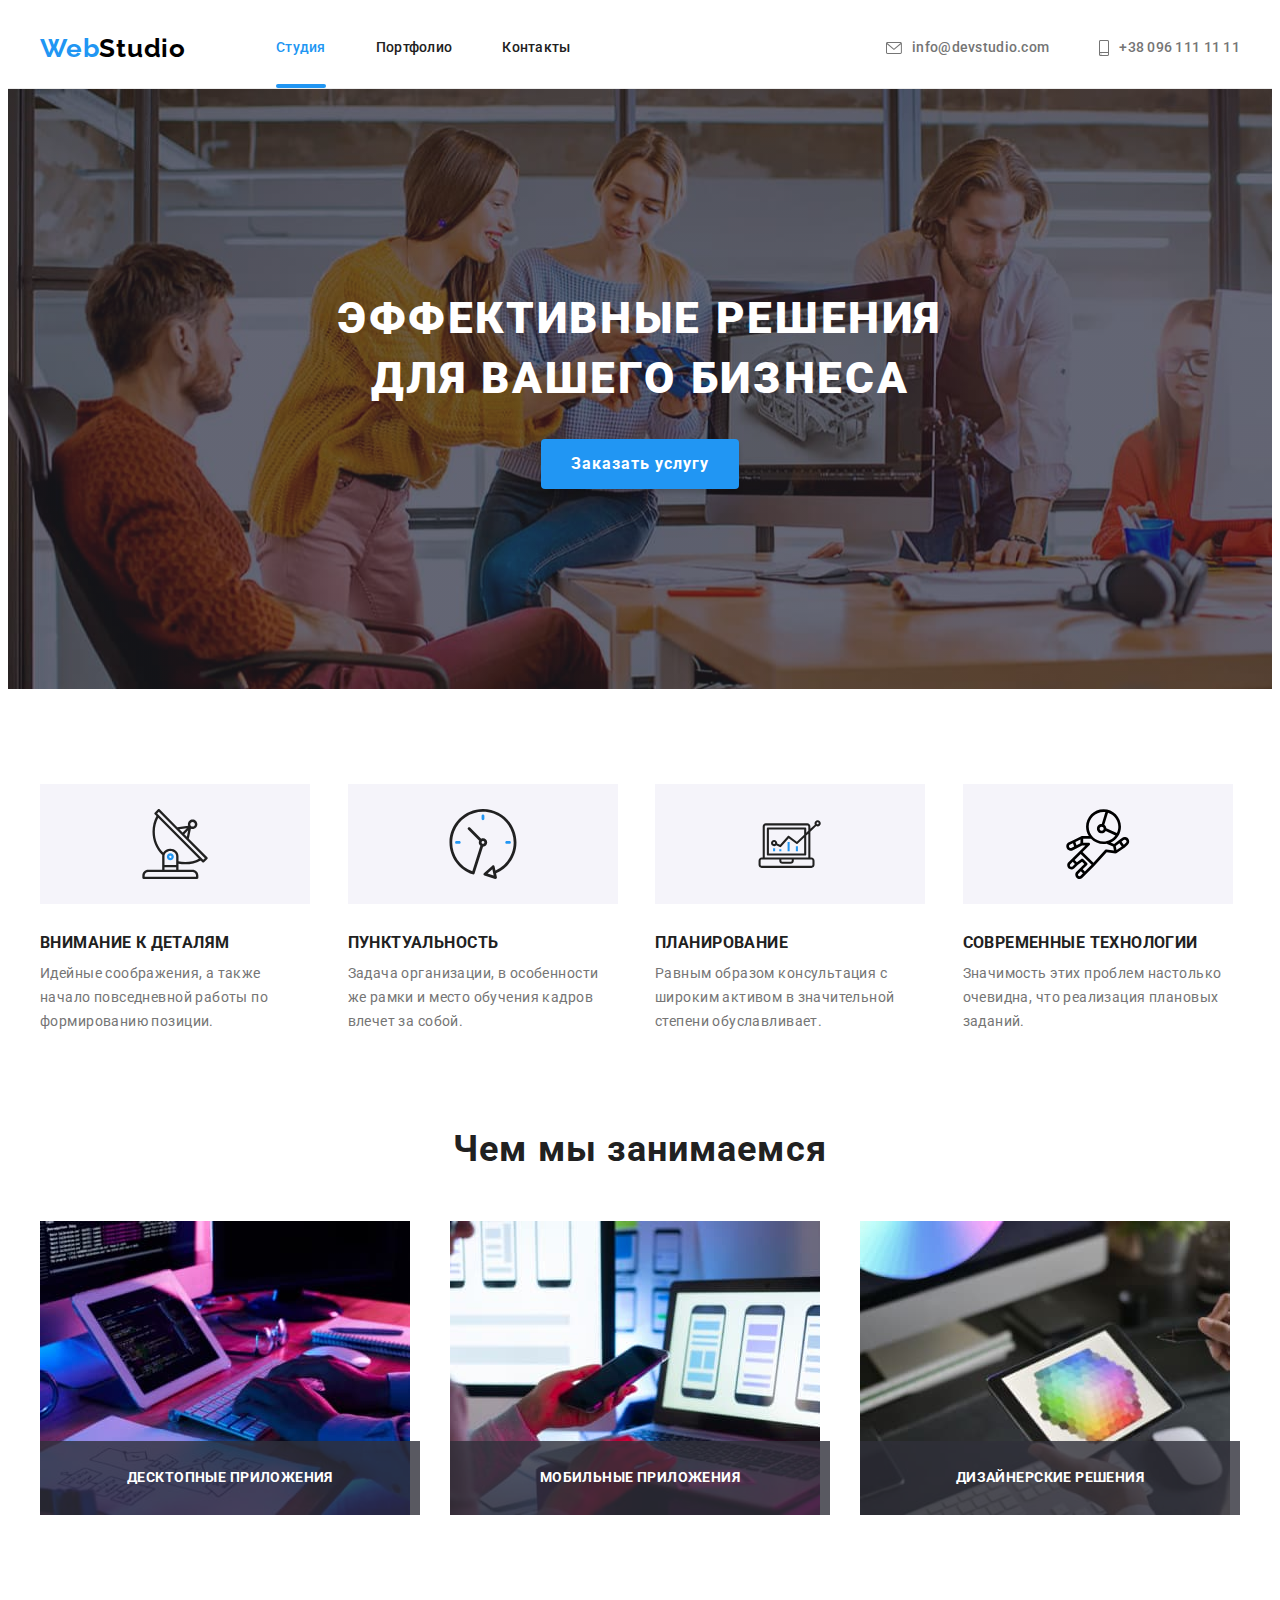
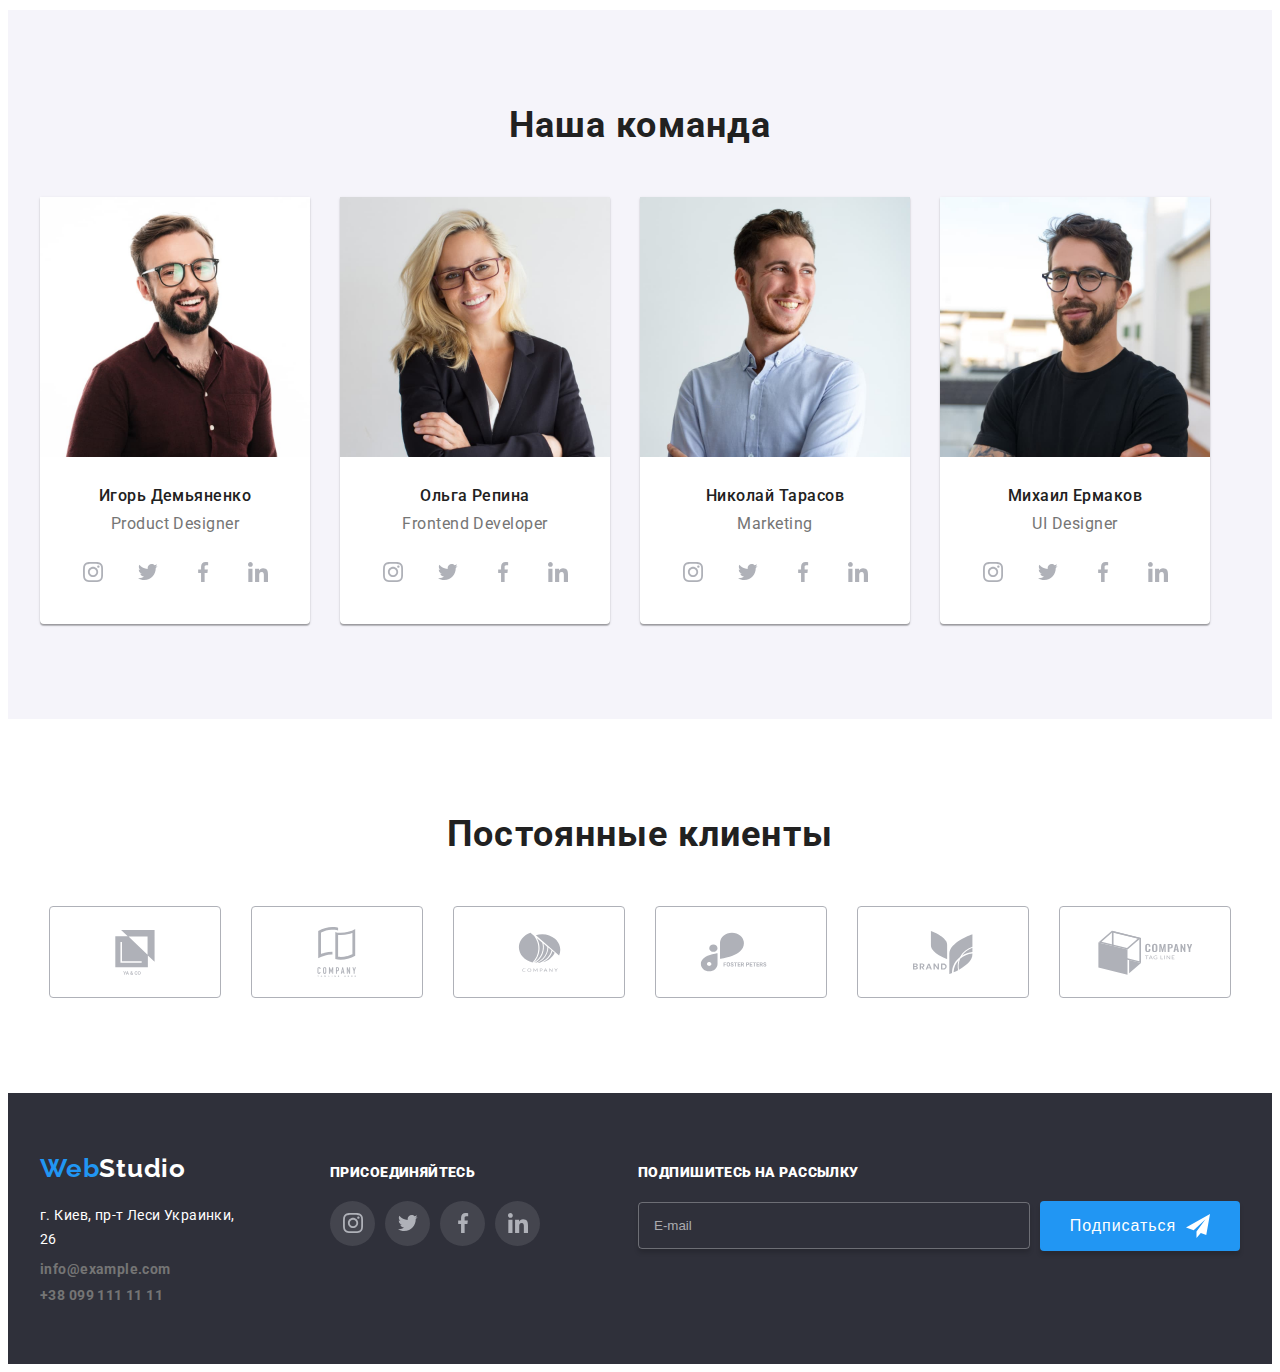
==== index.html @ 3c31e911 "sass + bem" ====
<!DOCTYPE html>
<html lang="ru">
  <head>
    <meta charset="UTF-8" />
    <meta http-equiv="X-UA-Compatible" content="IE=edge" />
    <meta name="viewport" content="width=device-width, initial-scale=1.0" />
    <title>WebStudio</title>
    <link rel="preconnect" href="https://fonts.gstatic.com" />
    <link
      href="https://fonts.googleapis.com/css2?family=Raleway:wght@700&family=Roboto:wght@400;500;700;900&display=swap"
      rel="stylesheet"
    />
    <link
      rel="stylesheet"
      href="https://cdnjs.cloudflare.com/ajax/libs/modern-normalize/1.1.0/modern-normalize.min.css"
      integrity="sha512-wpPYUAdjBVSE4KJnH1VR1HeZfpl1ub8YT/NKx4PuQ5NmX2tKuGu6U/JRp5y+Y8XG2tV+wKQpNHVUX03MfMFn9Q=="
      crossorigin="anonymous"
      referrerpolicy="no-referrer"
    />
    <link rel="stylesheet" href="./css/main.min.css" />
  </head>

  <body>
    <header class="header">
      <div class="container nav">
        <nav class="nav">
          <a class="logo link" lang="en" href="./index.html"
            ><span class="half-logo">Web</span>Studio</a
          >
          <ul class="menu list">
            <li class="menu__item">
              <a class="menu__link menu__link-current link" href="">Студия</a>
            </li>
            <li class="menu__item">
              <a class="menu__link link" href="./portfolio.html">Портфолио</a>
            </li>
            <li class="menu__item">
              <a class="menu__link link" href="">Контакты</a>
            </li>
          </ul>
        </nav>

        <ul class="hookup list">
          <li class="hookup__item">
            <a class="hookup__link link" href="mailto:info@devstudio.com">
              <svg class="hookup__link-icon" width="16" height="12">
                <use href="./images/sprite.svg#icon-envelope"></use></svg
              >info@devstudio.com</a
            >
          </li>
          <li class="hookup__item">
            <a class="hookup__link link" href="tel:+380961111111">
              <svg class="hookup__link-icon" width="10" height="16">
                <use href="./images/sprite.svg#icon-phone"></use></svg
              >+38 096 111 11 11</a
            >
          </li>
        </ul>
      </div>
    </header>
    <main>
      <!-- Hero -->

      <section class="hero">
        <div class="container">
          <h1 class="hero__text">Эффективные решения для вашего бизнеса</h1>
          <button class="hero-button-text" type="button" data-modal-open>Заказать услугу</button>
        </div>
      </section>

      <!-- Specifics  -->

      <section class="specifics section">
        <div class="container">
          <h2 class="preference hidden">Наши преимущества</h2>
          <ul class="preference__list list">
            <li class="preference__item">
              <div class="preference__item-icon">
                <svg width="70" height="70">
                  <use href="./images/sprite.svg#icon-antenna"></use>
                </svg>
              </div>
              <h3 class="preference__title">Внимание к деталям</h3>
              <p class="preference__text">
                Идейные соображения, а также начало повседневной работы по формированию позиции.
              </p>
            </li>
            <li class="preference__item">
              <div class="preference__item-icon">
                <svg width="70" height="70">
                  <use href="./images/sprite.svg#icon-clock"></use>
                </svg>
              </div>
              <h3 class="preference__title">Пунктуальность</h3>
              <p class="preference__text">
                Задача организации, в особенности же рамки и место обучения кадров влечет за собой.
              </p>
            </li>
            <li class="preference__item">
              <div class="preference__item-icon">
                <svg  width="70" height="70">
                  <use href="./images/sprite.svg#icon-diagram"></use>
                </svg>
              </div>
              <h3 class="preference__title">Планирование</h3>
              <p class="preference__text">
                Равным образом консультация с широким активом в значительной степени обуславливает.
              </p>
            </li>
            <li class="preference__item">
              <div class="preference__item-icon">
                <svg width="70" height="70">
                  <use href="./images/sprite.svg#icon-spaceman"></use>
                </svg>
              </div>
              <h3 class="preference__title">Современные технологии</h3>
              <p class="preference__text">
                Значимость этих проблем настолько очевидна, что реализация плановых заданий.
              </p>
            </li>
          </ul>
        </div>
      </section>

      <!-- Work -->

      <section class="work section">
        <div class="container">
          <h2 class="work__title">Чем мы занимаемся</h2>
          <ul class="work__item list">
            <li class="work__item-img">
              <img src="./images/box1.jpg" alt="Компьютер" width="370" height="294" />
              <p class="work__overlay">Десктопные приложения</p>
            </li>
            <li class="work__item-img">
              <img src="./images/box2.jpg" alt="Ноутбук и телефон" width="370" height="294" />
              <p class="work__overlay">Мобильные приложения</p>
            </li>
            <li class="work__item-img">
              <img src="./images/box3.jpg" alt="Планшет" width="370" height="294" />
              <p class="work__overlay">Дизайнерские решения</p>
            </li>
          </ul>
        </div>
      </section>

      <!-- Team -->

      <section class="team section">
        <div class="container">
          <h2 class="team__title">Наша команда</h2>
          <ul class="team__item list">
            <li class="team__list">
              <img
                src="./images/igor.jpg"
                alt="Фото мужчины"
                width="270"
                height="260"
              />
              <div class="person">
                <h3 class="person__name">Игорь Демьяненко</h3>
                <p class="person__position" lang="en">Product Designer</p> 
                <ul class="social__list list">
                  <li class="social__item">
                    <a class="social__link" href="">
                      <svg class="social__link-icon" width="20" height="20">
                        <use href="./images/sprite.svg#icon-instagram"></use>
                      </svg>
                    </a>
                  </li>
                  <li class="social__item">
                    <a class="social__link" href=""
                      ><svg class="social__link-icon" width="20" height="20">
                        <use href="./images/sprite.svg#icon-twitter"></use></svg
                    ></a>
                  </li>
                  <li class="social__item">
                    <a class="social__link" href=""
                      ><svg class="social__link-icon" width="20" height="20">
                        <use href="./images/sprite.svg#icon-facebook"></use></svg
                    ></a>
                  </li>
                  <li class="social__item">
                    <a class="social__link" href=""
                      ><svg class="social__link-icon" width="20" height="20">
                        <use href="./images/sprite.svg#icon-linkedin"></use></svg
                    ></a>
                  </li>
                </ul>
              </div>
            </li>
            <li class="team__list">
              <img
                class="photo"
                src="./images/olga.jpg"
                alt="Фото женщины"
                width="270"
                height="260"
              />
              <div class="person">
                <h3 class="person__name">Ольга Репина</h3>
                <p class="person__position" lang="en">Frontend Developer</p>
                <ul class="social__list list">
                  <li class="social__item">
                    <a class="social__link" href="">
                      <svg class="social__link-icon" width="20" height="20">
                        <use href="./images/sprite.svg#icon-instagram"></use>
                      </svg>
                    </a>
                  </li>
                  <li class="social__item">
                    <a class="social__link" href=""
                      ><svg class="social__link-icon" width="20" height="20">
                        <use href="./images/sprite.svg#icon-twitter"></use></svg
                    ></a>
                  </li>
                  <li class="social__item">
                    <a class="social__link" href=""
                      ><svg class="social__link-icon" width="20" height="20">
                        <use href="./images/sprite.svg#icon-facebook"></use></svg
                    ></a>
                  </li>
                  <li class="social__item">
                    <a class="social__link" href=""
                      ><svg class="social__link-icon" width="20" height="20">
                        <use href="./images/sprite.svg#icon-linkedin"></use></svg
                    ></a>
                  </li>
                </ul>
              </div>
            </li>
            <li class="team__list">
              <img
                class="photo"
                src="./images/nikolay.jpg"
                alt="Фото мужчины"
                width="270"
                height="260"
              />
              <div class="person">
                <h3 class="person__name">Николай Тарасов</h3>
                <p class="person__position" lang="en">Marketing</p>
                <ul class="social__list list">
                  <li class="social__item">
                    <a class="social__link" href="">
                      <svg class="social__link-icon" width="20" height="20">
                        <use href="./images/sprite.svg#icon-instagram"></use>
                      </svg>
                    </a>
                  </li>
                  <li class="social__item">
                    <a class="social__link" href=""
                      ><svg class="social__link-icon" width="20" height="20">
                        <use href="./images/sprite.svg#icon-twitter"></use></svg
                    ></a>
                  </li>
                  <li class="social__item">
                    <a class="social__link" href=""
                      ><svg class="social__link-icon" width="20" height="20">
                        <use href="./images/sprite.svg#icon-facebook"></use></svg
                    ></a>
                  </li>
                  <li class="social__item">
                    <a class="social__link" href=""
                      ><svg class="social__link-icon" width="20" height="20">
                        <use href="./images/sprite.svg#icon-linkedin"></use></svg
                    ></a>
                  </li>
                </ul>
              </div>
            </li>
            <li class="team__list">
              <img
                src="./images/mihail.jpg"
                alt="Фото мужчины"
                width="270"
                height="260"
              />
              <div class="person">
                <h3 class="person__name">Михаил Ермаков</h3>
                <p class="person__position" lang="en">UI Designer</p>
                <ul class="social__list list">
                  <li class="social__item">
                    <a class="social__link" href="">
                      <svg class="social__link-icon" width="20" height="20">
                        <use href="./images/sprite.svg#icon-instagram"></use>
                      </svg>
                    </a>
                  </li>
                  <li class="social__item">
                    <a class="social__link" href="">
                      <svg class="social__link-icon" width="20" height="20">
                        <use href="./images/sprite.svg#icon-twitter"></use></svg
                    ></a>
                  </li>
                  <li class="social__item">
                    <a class="social__link" href="">
                      <svg class="social__link-icon" width="20" height="20">
                        <use href="./images/sprite.svg#icon-facebook"></use></svg
                    ></a>
                  </li>
                  <li class="social__item">
                    <a class="social__link" href="">
                      <svg class="social__link-icon" width="20" height="20">
                        <use href="./images/sprite.svg#icon-linkedin"></use></svg
                    ></a>
                  </li>
                </ul>
              </div>
            </li>
          </ul>
        </div>
      </section>

      <!-- Company-client -->

      <section class="company section">
        <div class="container">
          <h2 class="company__title">Постоянные клиенты</h2>
          <ul class="company__list list">
            <li class="company__item">
              <a class="company__link" href="">
                <svg class="company__link-icon" width="40" height="45">
                  <use href="./images/sprite.svg#icon-company-yaco"></use>
                </svg>
              </a>
            </li>
            <li class="company__item">
              <a class="company__link" href="">
                <svg class="company__link-icon" width="40" height="50">
                  <use href="./images/sprite.svg#icon-company-tagline"></use>
                </svg>
              </a>
            </li>
            <li class="company__item">
              <a class="company__link" href="">
                <svg class="company__link-icon" width="45" height="40">
                  <use href="./images/sprite.svg#icon-company"></use>
                </svg>
              </a>
            </li>
            <li class="company__item">
              <a class="company__link" href="">
                <svg class="company__link-icon" width="85" height="40">
                  <use href="./images/sprite.svg#icon-company-foster"></use>
                </svg>
              </a>
            </li>
            <li class="company__item">
              <a class="company__link" href="">
                <svg class="company__link-icon" width="60" height="45">
                  <use href="./images/sprite.svg#icon-brand"></use>
                </svg>
              </a>
            </li>
            <li class="company__item">
              <a class="company__link" href="">
                <svg class="company__link-icon" width="95" height="45">
                  <use href="./images/sprite.svg#icon-company-tag"></use>
                </svg>
              </a>
            </li>
          </ul>
        </div>
      </section>
    </main>

    <!-- Footer -->

    <footer class="footer">
      <div class="container general">
        <div class="footer-container">
          <a class="logo footer-logo link" lang="en" href="./index.html"
            ><span class="half-logo">Web</span>Studio</a
          >
          <address class="address">
            <ul class="contacts list">
              <li class="contacts-item">
                <a
                  class="connect link"
                  href="https://goo.gl/maps/mreH3rbR9d4Kw75F6"
                  target="_blank"
                  rel="noopener noreferrer"
                  >г. Киев, пр-т Леси Украинки, 26</a
                >
              </li>
              <li class="contacts-item">
                <a class="hookup-footer link" href="mailto:info@example.com">info@example.com</a>
              </li>
              <li class="contacts-item">
                <a class="hookup-footer link" href="tel:+380991111111">+38 099 111 11 11</a>
              </li>
            </ul>
          </address>
        </div>
        <div class="footer-container">
          <h2 class="footer-title"><strong>присоединяйтесь</strong></h2>
          <ul class="social__list list">
            <li class="social__item">
              <a class="social__link footer__link" href=""
                ><svg class="footer__link-icon" width="20" height="20">
                  <use href="./images/sprite.svg#icon-instagram"></use></svg
              ></a>
            </li>
            <li class="social__item">
              <a class="social__link footer__link" href=""><svg class="footer__link-icon" width="20" height="20">
                  <use href="./images/sprite.svg#icon-twitter"></use></svg
              ></a>
            </li>
            <li class="social__item">
              <a class="social__link footer__link" href=""><svg class="footer__link-icon" width="20" height="20">
                  <use href="./images/sprite.svg#icon-facebook"></use></svg
              ></a>
            </li>
            <li class="social__item">
              <a class="social__link footer__link" href=""><svg class="footer__link-icon" width="20" height="20">
                  <use href="./images/sprite.svg#icon-linkedin"></use></svg
              ></a>
            </li>
          </ul>
        </div>

        <!-- /* Subscription form */ -->

          <div class="subscription">
          <b class="subscription-footer">Подпишитесь на рассылку</b>
          <form>
            <div class="container-subscription">
            <input class="subscription-email" type="email" name="email" placeholder="E-mail" required>
            <button class="subscription-btn" type="submit">Подписаться
              <svg class="subscription-icon" width="24" height="24">
                <use href="./images/sprite.svg#icon-send"></use>
              </svg>
            </button>
          </div>
          </form>
        </div>

      </div>
    </footer>

    <!-- Backdrop -->
    <div class="backdrop is-hidden" data-modal>
      <div class="modal">
        <button class="modal-btn" type="button" data-modal-close>
          <svg width="11" height="11">
            <use href="./images/sprite.svg#icon-vector"></use>
          </svg>
        </button>

        <form class="modal-form">
           <b class="modal-form-head">Оставьте свои данные, мы вам перезвоним</b>
          <label class="modal-form-field">Имя
            <span class="modal-input-wrapper">
          <input class="modal-form-input" type="text" name="user-name"  minlength="2" pattern="[a-zA-Zа-яёА-ЯЁ]+" title="Використовуйте лише букви /Use just letter" required>
          <svg class="modal-icon" width="18" height="18">
            <use href="./images/sprite.svg#icon-person-black"></use>
          </svg></span>
        </label>

          <label class="modal-form-field">Телефон
            <span class="modal-input-wrapper">
          <input class="modal-form-input"  type="tel" name="user-phone" pattern="[0-9]{3}-[0-9]{3}-[0-9]{2}-[0-9]{2}" title="093-111-11-11" required>
          <svg class="modal-icon" width="18" height="18">
            <use href="./images/sprite.svg#icon-phone-black"></use>
          </svg></span>
        </label>

          <label class="modal-form-field">Почта
            <span class="modal-input-wrapper">
          <input class="modal-form-input"  type="email" name="user-email" required>
          <svg class="modal-icon" width="18" height="18">
            <use href="./images/sprite.svg#icon-email-black"></use>
          </svg></span>
        </label>

          <label  class="modal-form-field">Комментарий
            <textarea class="modal-form-message" name="user-comment" placeholder="Введите текст" ></textarea>
          </label>

            <input class="modal-form-checkbox-input hidden" type="checkbox" name="user-check" id="policy">
            
            <label for="policy" class="modal-form-checkbox">Соглашаюсь с рассылкой и принимаю &nbsp; 
            <a class="modal-form-contract" href="">Условия договора</a>
            </label>

          <button class="modal-form-btn" type="submit">Отправить</button>

        </form>
      </div>
    </div>

    <script src="./js/modal.js"></script>
  </body>
</html>
---- css/main.min.css ----
:root{--accent-color: #2196f3;--secondary-color: #212121;--title-color: #ffffff;--hero-color: #2f303a;--text-color: #757575;--team-section-color: #f5f4fa;--half-logo-color: #000000;--border-color: #eeeeee;--line-color: #ececec;--icon-color: #afb1b8;--hover-btn: #188ce8}.hidden{position:absolute;width:1px;height:1px;margin:-1px;padding:0;overflow:hidden;border:0;clip:rect(0 0 0 0)}body{font-family:"Roboto", sans-serif;font-style:normal;font-weight:700;font-size:14px;line-height:1.14;letter-spacing:0.03em}h1,h2,h3,h4,h5,h6,p{margin-top:0;margin-bottom:0}ul,ol{margin-top:0;margin-bottom:0;padding-left:0}img{display:block}.link{text-decoration:none}.list{list-style:none}.section{padding-top:95px;padding-bottom:95px}.container{width:1200px;margin:0 auto;padding-left:15px;padding-right:15px}.work__title,.team__title,.company__title{font-size:36px;line-height:1.16;letter-spacing:.03em;margin-bottom:50px;text-align:center;color:var(--secondary-color)}.logo,.half-logo{font-size:26px;line-height:1.19;letter-spacing:.03em;font-family:"Raleway", sans-serif;color:var(--half-logo-color)}.logo{margin-right:90px}.half-logo{color:var(--accent-color)}.footer-logo{margin-right:0;color:var(--title-color)}.social__list{display:flex;justify-content:center}.social__link{transition-property:background-color, fill;transition-duration:250ms;transition-timing-function:cubic-bezier(0.4, 0, 0.2, 1);display:flex;height:45px;width:45px;justify-content:center;align-items:center;border-radius:50%;background-color:var(--title-color);fill:var(--icon-color)}.social__link:hover,.social__link:focus{background-color:var(--accent-color);fill:var(--title-color)}.social__item:not(:last-child){margin-right:10px}.footer__link{background-color:rgba(255,255,255,0.1)}.footer__link:hover,.footer__link:focus{background-color:var(--accent-color);fill:var(--title-color)}.footer__icon{fill:var(--title-color)}.header{background-color:var(--title-color);border-bottom:1px solid var(--line-color)}.nav{display:flex;align-items:center}.menu{display:flex;align-items:center}.menu__item{position:relative}.menu__item:not(:last-child){margin-right:50px}.hookup{display:flex;align-items:center;margin-left:auto}.hookup__item:not(:first-child){margin-left:50px}.menu__link,.hookup__link{transition-property:color, fill;transition-duration:250ms;transition-timing-function:cubic-bezier(0.4, 0, 0.2, 1);display:flex;padding-top:32px;padding-bottom:32px;align-items:center;font-size:14px;line-height:1.14;letter-spacing:.02em;font-weight:500;color:var(--secondary-color)}.hookup__link{font-style:normal;color:var(--text-color);fill:var(--text-color)}.hookup__link:hover,.hookup__link:focus{color:var(--accent-color);fill:var(--accent-color)}.menu__link:hover,.menu__link:focus{color:var(--accent-color);fill:var(--accent-color)}.hookup__link-icon{display:flex;font-style:inherit;margin-right:10px}.menu__link-current{color:var(--accent-color)}.menu__link-current::after{content:" ";position:absolute;left:0;bottom:0;display:block;width:100%;height:4px;border-radius:2px;background-color:var(--accent-color)}.hero{padding-top:200px;padding-bottom:200px;text-align:center;background-size:cover;background-position:0 0;background-repeat:no-repeat;background-color:var(--hero-color);background-image:linear-gradient(rgba(47,48,58,0.4), rgba(47,48,58,0.4)),url("../images/img-background.jpg")}.hero .container{width:700px}.hero__text{margin-bottom:30px;font-size:44px;line-height:1.36;letter-spacing:.06em;font-weight:900;text-transform:uppercase;color:var(--title-color)}.hero-button-text{align-items:center;text-align:center;padding:10px 30px;border:none;background:transparent;font-family:inherit;cursor:pointer;font-size:16px;line-height:1.87;letter-spacing:.06em;font-weight:700;box-shadow:0px 4px 4px rgba(0,0,0,0.15);border-radius:4px;color:var(--title-color);background:var(--accent-color)}.hero-button-text:hover{background:var(--hover-btn)}.preference__item-icon{display:flex;width:270px;height:120px;margin-bottom:30px;justify-content:center;align-items:center;background:var(--team-section-color)}.specifics{padding-bottom:0}.preference__list{display:flex;margin-left:-30px}.preference__item{margin-left:30px;flex-basis:calc((100% - 4 * 30px) / 4)}.preference__title{text-transform:uppercase;color:var(--secondary-color)}.preference__text{margin-top:10px;width:270px;font-weight:400;line-height:1.71;color:var(--text-color)}.work__item{display:flex;margin-left:-30px}.work__item-img{position:relative;display:flex;margin-left:30px;flex-basis:calc((100% - 3 * 30px) / 3)}.work__overlay{position:absolute;left:0;bottom:0;display:flex;justify-content:center;align-items:center;width:100%;height:25%;text-transform:uppercase;color:var(--title-color);background-color:rgba(47,48,58,0.8)}.team{background:var(--team-section-color)}.team__item{display:flex;margin-left:-30px}.team__list{margin-left:30px;max-width:270px;flex-basis:calc((100% - 4 * 30px) / 4);background:var(--title-color);box-shadow:0px 1px 3px rgba(0,0,0,0.12),0px 1px 1px rgba(0,0,0,0.14),0px 2px 1px rgba(0,0,0,0.2);border-radius:0px 0px 4px 4px}.person{padding:30px 30px}.person__name{margin-bottom:10px}.person__name,.person__position{text-align:center;font-weight:500;font-size:16px;line-height:1.18;letter-spacing:.03em;color:var(--secondary-color)}.person__position{margin-bottom:15px;font-weight:400;color:var(--text-color)}.company__list{display:flex;justify-content:center;align-items:center}.company__link{transition-property:fill, border;transition-duration:250ms;transition-timing-function:cubic-bezier(0.4, 0, 0.2, 1);display:flex;justify-content:center;align-items:center;width:170px;height:90px;cursor:pointer;border-radius:4px;fill:var(--icon-color);border:1px solid var(--icon-color)}.company__link:hover,.company__link:focus{fill:var(--accent-color);border:1px solid var(--accent-color)}.company__item:not(:last-child){margin-right:30px}.footer{padding-top:60px;padding-bottom:60px;background:var(--hero-color)}.footer-container:not(:first-child){margin-left:75px}.general{display:flex;align-items:baseline}.footer-title{margin-bottom:20px;font-size:14px;text-transform:uppercase;color:var(--title-color)}.connect{transition-property:var(--hero-color);transition-duration:250ms;transition-timing-function:cubic-bezier(0.4, 0, 0.2, 1);font-size:14px;line-height:1.71;letter-spacing:.03em;font-style:normal;font-weight:400;color:var(--title-color)}.connect:hover,.connect:focus{color:var(--accent-color)}.address{margin-top:20px;font-style:inherit}.contacts-item:not(:first-child){margin-top:10px}.hookup-footer{transition-property:var(--hero-color);transition-duration:250ms;transition-timing-function:cubic-bezier(0.4, 0, 0.2, 1);font-style:normal;color:var(--text-color)}.hookup-footer:hover,.hookup-footer:focus{color:var(--accent-color)}.subscription{margin-left:98px}.subscription-footer{display:block;margin-bottom:20px;text-transform:uppercase;color:var(--title-color)}.container-subscription{display:flex;justify-content:center;align-items:center}.subscription-email{width:360px;padding:15px;margin-right:10px;background-color:transparent;border:1px solid rgba(255,255,255,0.3);border-radius:4px;box-shadow:0px 4px 4px rgba(0,0,0,0.15);color:var(--title-color)}.subscription-email::placeholder{color:rgba(255,255,255,0.6)}.subscription-btn{display:flex;justify-content:center;align-items:center;border:none;cursor:pointer;text-align:center;padding:10px 25px;font-size:16px;line-height:1.87;letter-spacing:.06em;width:200px;height:50px;color:var(--title-color);background-color:var(--accent-color);box-shadow:0px 4px 4px rgba(0,0,0,0.15);border-radius:4px}.subscription-icon{margin-left:10px}.filter-item{display:flex;justify-content:center;margin-bottom:50px}.filter-item :not(:last-child){margin-right:10px}.filter-list{justify-content:center}.filter-btn.current{background-color:var(--accent-color);color:var(--title-color)}.filter-btn{transition-property:color, background-color, box-shadow;transition-duration:250ms;transition-timing-function:cubic-bezier(0.4, 0, 0.2, 1);padding:6px 22px;background:var(--team-section-color);border-radius:4px;border:none;font-family:inherit;font-size:16px;line-height:1.62;letter-spacing:.03em;text-align:left;font-weight:500;cursor:pointer;color:var(--secondary-color)}.filter-btn:hover,.filter-btn:focus{color:var(--title-color);background-color:var(--accent-color);box-shadow:0 4px 4px 0px rgba(0,0,0,0.25)}.client{margin-top:-30px;margin-left:-30px;display:flex;flex-wrap:wrap}.client-list{display:flex;margin-top:-30px;margin-left:-30px}.client-name{padding:20px 24px;border-right:1px solid var(--border-color);border-bottom:1px solid var(--border-color);border-left:1px solid var(--border-color)}.client-item{transition-property:transform, transform;transition-duration:250ms;transition-timing-function:cubic-bezier(0.4, 0, 0.2, 1);flex-basis:calc((100% - 3 * 30px) / 3);margin-top:30px;margin-left:30px}.client-item:hover,.client-item:hover .client-overlay{transform:translateY(0%);box-shadow:0 4px 4px 0px rgba(0,0,0,0.25)}.client-title{font-size:18px;line-height:2;letter-spacing:.06em;margin-bottom:4px;color:var(--secondary-color)}.client-text{font-size:16px;line-height:1.87;letter-spacing:.03em;font-weight:400;color:var(--text-color)}.client-link{transition-property:box-shadow;transition-duration:250ms;transition-timing-function:cubic-bezier(0.4, 0, 0.2, 1);display:block}.client-link:hover,.client-link:focus,.client-link:hover .client-overlay,.client-link:focus .client-overlay{transform:translateY(0%);box-shadow:0 4px 4px 0px rgba(0,0,0,0.25)}.client-overlay-wrapper{position:relative;overflow:hidden}.client-overlay{transition-property:transform, box-shadow;transition-duration:250ms;transition-timing-function:cubic-bezier(0.4, 0, 0.2, 1);transform:translateY(100%);position:absolute;top:0;left:0;width:100%;height:100%;overflow:auto;font-size:18px;line-height:1.56;letter-spacing:.03em;padding:60px 25px;font-weight:400;background-color:rgba(33,150,243,0.9);color:var(--title-color)}.backdrop{transition-property:opacity, visibility, pointer-events;transition-duration:250ms;transition-timing-function:cubic-bezier(0.4, 0, 0.2, 1);position:fixed;top:0;left:0;width:100vw;height:100vh;background-color:rgba(0,0,0,0.2)}.backdrop.is-hidden .modal{transform:translate(-50%, -50%) scale(0.3)}.modal{position:absolute;transform:translate(-50%, -50%) scale(1);transition-duration:250ms;transition-timing-function:cubic-bezier(0.4, 0, 0.2, 1);top:50%;left:50%;width:530px;height:580px;padding:40px;background-color:var(--title-color);box-shadow:0px 1px 3px rgba(0,0,0,0.12),0px 1px 1px rgba(0,0,0,0.14),0px 2px 1px rgba(0,0,0,0.2);border-radius:4px}.modal-btn{position:absolute;cursor:pointer;padding:7px;top:8px;right:8px;width:30px;height:30px;border-radius:50%;background-color:var(--title-color);border:1px solid rgba(0,0,0,0.1);transition:fill 250ms cubic-bezier(0.4, 0, 0.2, 1)}.modal-btn:hover,.modal-btn:focus{fill:var(--accent-color)}.is-hidden{opacity:0;visibility:hidden;pointer-events:none}.modal-form{display:flex;flex-direction:column}.modal-form-head{font-size:20px;line-height:1.15;letter-spacing:.03em;text-align:center;margin-bottom:10px}.modal-form-field{font-size:12px;line-height:1.16;letter-spacing:.01em;cursor:pointer;font-weight:400;margin-bottom:10px;color:var(--text-color)}.modal-input-wrapper{position:relative;display:block;margin-top:5px}.modal-form-input{cursor:pointer;padding:10px 10px 10px 40px;width:100%;height:40px;border-radius:4px;border:1px solid rgba(33,33,33,0.2);transition-property:fill, border;transition-duration:250ms;transition-timing-function:cubic-bezier(0.4, 0, 0.2, 1)}.modal-form-input:focus{outline:none;border-radius:4px;border:1px solid var(--accent-color)}.modal-icon{position:absolute;top:50%;left:10px;transform:translateY(-50%);transition:fill 250ms cubic-bezier(0.4, 0, 0.2, 1)}.modal-form-input:focus+.modal-icon{fill:var(--accent-color)}.modal-form-message{width:100%;height:120px;resize:none;padding:10px 15px;margin-top:5px;margin-bottom:10px;border-radius:4px;border:1px solid rgba(33,33,33,0.2);transition:border 250ms cubic-bezier(0.4, 0, 0.2, 1)}.modal-form-message::placeholder{color:rgba(117,117,117,0.5)}.modal-form-message:focus{outline:none;border-radius:4px;border:1px solid var(--accent-color)}.modal-form-checkbox{display:flex;justify-content:center;align-items:center;font-weight:400;line-height:1.71px;margin-bottom:30px;color:var(--text-color)}.modal-form-checkbox::before{content:"";margin-right:10px;display:block;height:16px;width:17px;border:2px solid var(--secondary-color);cursor:pointer}.modal-form-checkbox-input:checked+.modal-form-checkbox::before{background-image:url("../images/icon-check.svg");border:transparent;outline:none}.modal-form-checkbox-input:focus+.modal-form-checkbox::before{outline:2px solid var(--secondary-color)}.modal-form-contract{font-weight:400;line-height:1.71;text-decoration-line:underline;color:var(--accent-color)}.modal-form-btn{font-size:16px;line-height:1.87;letter-spacing:.06em;border:none;padding:10px 55px;align-self:center;color:var(--title-color);background:var(--accent-color);box-shadow:0px 4px 4px rgba(0,0,0,0.15);border-radius:4px;transition:background 250ms cubic-bezier(0.4, 0, 0.2, 1)}.modal-form-btn:hover,.modal-form-btn:focus{background:var(--hover-btn);box-shadow:0px 4px 4px rgba(0,0,0,0.15)}
/*# sourceMappingURL=main.min.css.map */
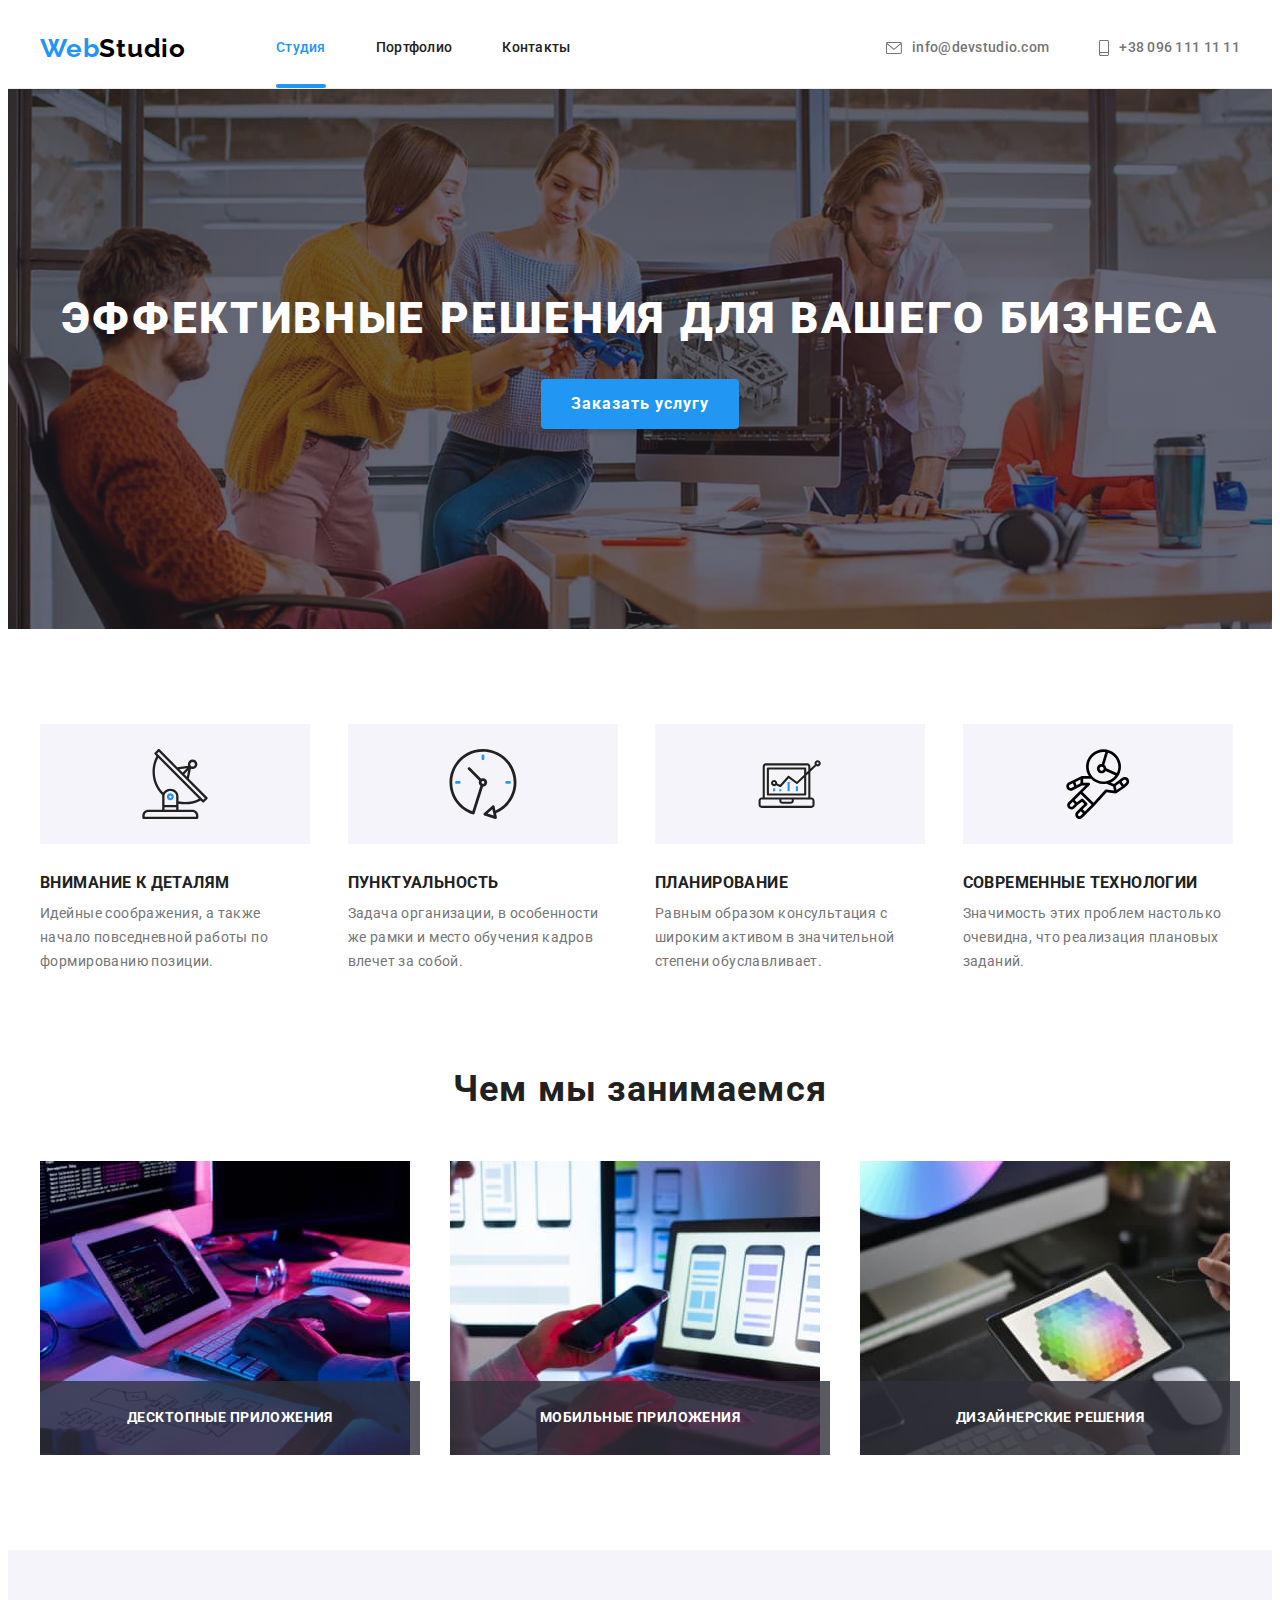
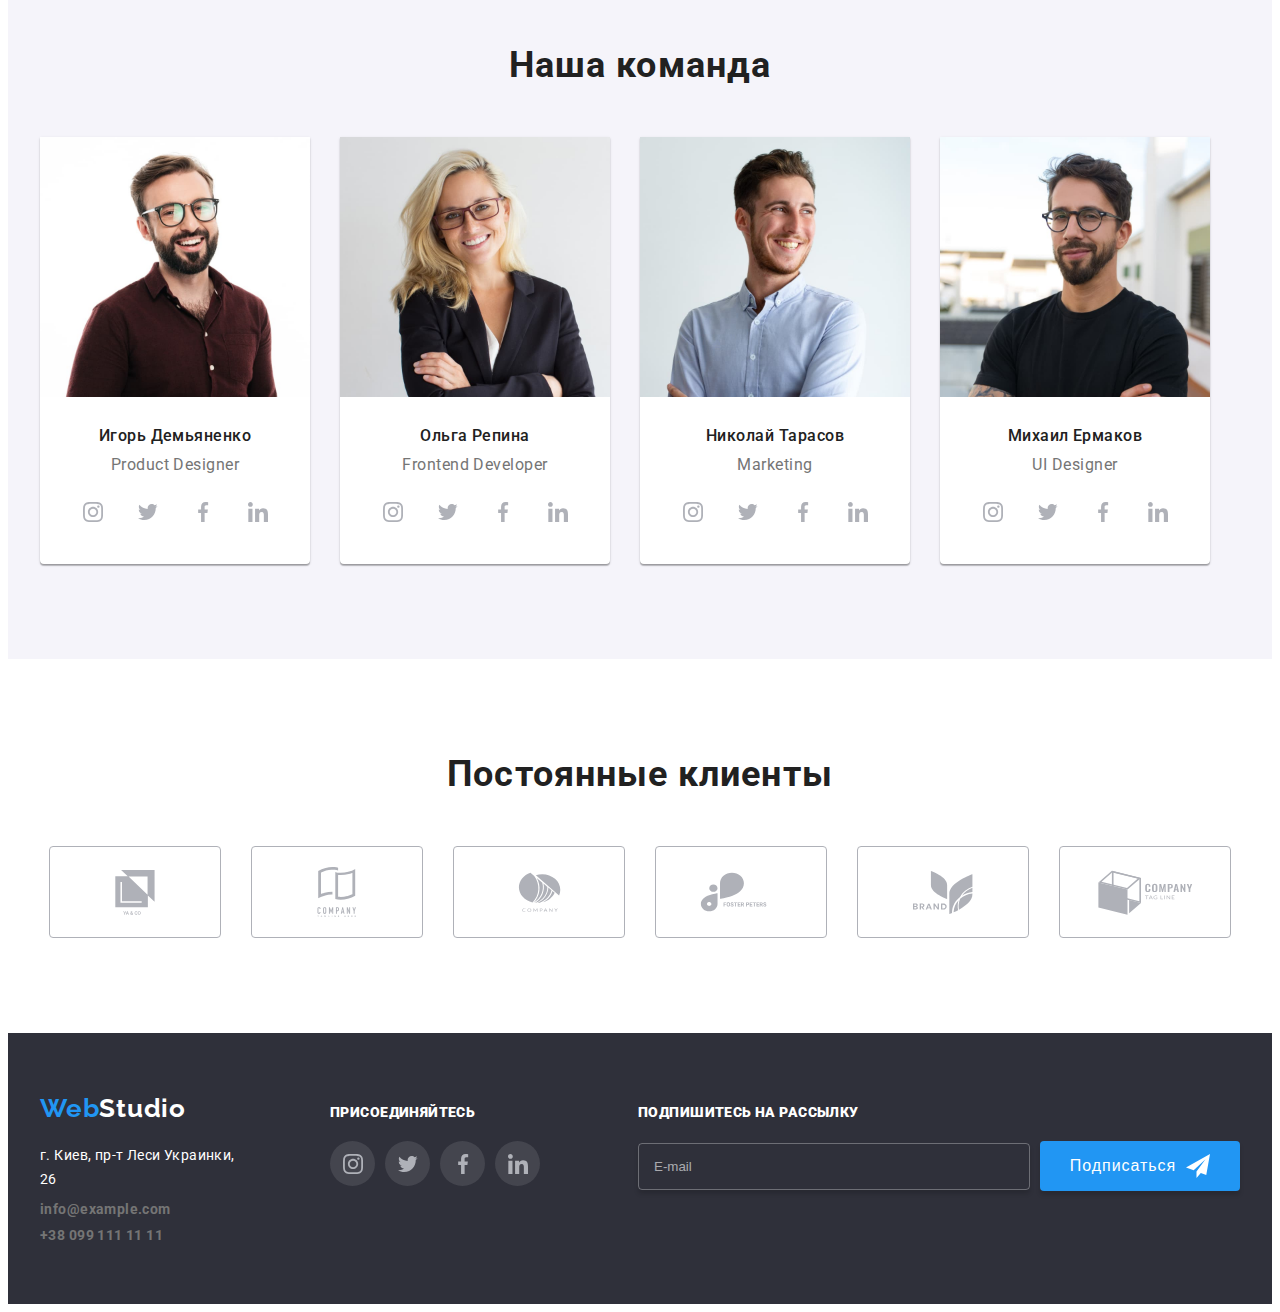
==== commit e3c94a70: "finish sass" ====
--- a/index.html
+++ b/index.html
@@ -62,7 +62,7 @@
       <!-- Hero -->
 
       <section class="hero">
-        <div class="container">
+        <div class="hero-container">
           <h1 class="hero__text">Эффективные решения для вашего бизнеса</h1>
           <button class="hero-button-text" type="button" data-modal-open>Заказать услугу</button>
         </div>
--- a/css/main.min.css
+++ b/css/main.min.css
@@ -1,2 +1,2 @@
-:root{--accent-color: #2196f3;--secondary-color: #212121;--title-color: #ffffff;--hero-color: #2f303a;--text-color: #757575;--team-section-color: #f5f4fa;--half-logo-color: #000000;--border-color: #eeeeee;--line-color: #ececec;--icon-color: #afb1b8;--hover-btn: #188ce8}.hidden{position:absolute;width:1px;height:1px;margin:-1px;padding:0;overflow:hidden;border:0;clip:rect(0 0 0 0)}body{font-family:"Roboto", sans-serif;font-style:normal;font-weight:700;font-size:14px;line-height:1.14;letter-spacing:0.03em}h1,h2,h3,h4,h5,h6,p{margin-top:0;margin-bottom:0}ul,ol{margin-top:0;margin-bottom:0;padding-left:0}img{display:block}.link{text-decoration:none}.list{list-style:none}.section{padding-top:95px;padding-bottom:95px}.container{width:1200px;margin:0 auto;padding-left:15px;padding-right:15px}.work__title,.team__title,.company__title{font-size:36px;line-height:1.16;letter-spacing:.03em;margin-bottom:50px;text-align:center;color:var(--secondary-color)}.logo,.half-logo{font-size:26px;line-height:1.19;letter-spacing:.03em;font-family:"Raleway", sans-serif;color:var(--half-logo-color)}.logo{margin-right:90px}.half-logo{color:var(--accent-color)}.footer-logo{margin-right:0;color:var(--title-color)}.social__list{display:flex;justify-content:center}.social__link{transition-property:background-color, fill;transition-duration:250ms;transition-timing-function:cubic-bezier(0.4, 0, 0.2, 1);display:flex;height:45px;width:45px;justify-content:center;align-items:center;border-radius:50%;background-color:var(--title-color);fill:var(--icon-color)}.social__link:hover,.social__link:focus{background-color:var(--accent-color);fill:var(--title-color)}.social__item:not(:last-child){margin-right:10px}.footer__link{background-color:rgba(255,255,255,0.1)}.footer__link:hover,.footer__link:focus{background-color:var(--accent-color);fill:var(--title-color)}.footer__icon{fill:var(--title-color)}.header{background-color:var(--title-color);border-bottom:1px solid var(--line-color)}.nav{display:flex;align-items:center}.menu{display:flex;align-items:center}.menu__item{position:relative}.menu__item:not(:last-child){margin-right:50px}.hookup{display:flex;align-items:center;margin-left:auto}.hookup__item:not(:first-child){margin-left:50px}.menu__link,.hookup__link{transition-property:color, fill;transition-duration:250ms;transition-timing-function:cubic-bezier(0.4, 0, 0.2, 1);display:flex;padding-top:32px;padding-bottom:32px;align-items:center;font-size:14px;line-height:1.14;letter-spacing:.02em;font-weight:500;color:var(--secondary-color)}.hookup__link{font-style:normal;color:var(--text-color);fill:var(--text-color)}.hookup__link:hover,.hookup__link:focus{color:var(--accent-color);fill:var(--accent-color)}.menu__link:hover,.menu__link:focus{color:var(--accent-color);fill:var(--accent-color)}.hookup__link-icon{display:flex;font-style:inherit;margin-right:10px}.menu__link-current{color:var(--accent-color)}.menu__link-current::after{content:" ";position:absolute;left:0;bottom:0;display:block;width:100%;height:4px;border-radius:2px;background-color:var(--accent-color)}.hero{padding-top:200px;padding-bottom:200px;text-align:center;background-size:cover;background-position:0 0;background-repeat:no-repeat;background-color:var(--hero-color);background-image:linear-gradient(rgba(47,48,58,0.4), rgba(47,48,58,0.4)),url("../images/img-background.jpg")}.hero .container{width:700px}.hero__text{margin-bottom:30px;font-size:44px;line-height:1.36;letter-spacing:.06em;font-weight:900;text-transform:uppercase;color:var(--title-color)}.hero-button-text{align-items:center;text-align:center;padding:10px 30px;border:none;background:transparent;font-family:inherit;cursor:pointer;font-size:16px;line-height:1.87;letter-spacing:.06em;font-weight:700;box-shadow:0px 4px 4px rgba(0,0,0,0.15);border-radius:4px;color:var(--title-color);background:var(--accent-color)}.hero-button-text:hover{background:var(--hover-btn)}.preference__item-icon{display:flex;width:270px;height:120px;margin-bottom:30px;justify-content:center;align-items:center;background:var(--team-section-color)}.specifics{padding-bottom:0}.preference__list{display:flex;margin-left:-30px}.preference__item{margin-left:30px;flex-basis:calc((100% - 4 * 30px) / 4)}.preference__title{text-transform:uppercase;color:var(--secondary-color)}.preference__text{margin-top:10px;width:270px;font-weight:400;line-height:1.71;color:var(--text-color)}.work__item{display:flex;margin-left:-30px}.work__item-img{position:relative;display:flex;margin-left:30px;flex-basis:calc((100% - 3 * 30px) / 3)}.work__overlay{position:absolute;left:0;bottom:0;display:flex;justify-content:center;align-items:center;width:100%;height:25%;text-transform:uppercase;color:var(--title-color);background-color:rgba(47,48,58,0.8)}.team{background:var(--team-section-color)}.team__item{display:flex;margin-left:-30px}.team__list{margin-left:30px;max-width:270px;flex-basis:calc((100% - 4 * 30px) / 4);background:var(--title-color);box-shadow:0px 1px 3px rgba(0,0,0,0.12),0px 1px 1px rgba(0,0,0,0.14),0px 2px 1px rgba(0,0,0,0.2);border-radius:0px 0px 4px 4px}.person{padding:30px 30px}.person__name{margin-bottom:10px}.person__name,.person__position{text-align:center;font-weight:500;font-size:16px;line-height:1.18;letter-spacing:.03em;color:var(--secondary-color)}.person__position{margin-bottom:15px;font-weight:400;color:var(--text-color)}.company__list{display:flex;justify-content:center;align-items:center}.company__link{transition-property:fill, border;transition-duration:250ms;transition-timing-function:cubic-bezier(0.4, 0, 0.2, 1);display:flex;justify-content:center;align-items:center;width:170px;height:90px;cursor:pointer;border-radius:4px;fill:var(--icon-color);border:1px solid var(--icon-color)}.company__link:hover,.company__link:focus{fill:var(--accent-color);border:1px solid var(--accent-color)}.company__item:not(:last-child){margin-right:30px}.footer{padding-top:60px;padding-bottom:60px;background:var(--hero-color)}.footer-container:not(:first-child){margin-left:75px}.general{display:flex;align-items:baseline}.footer-title{margin-bottom:20px;font-size:14px;text-transform:uppercase;color:var(--title-color)}.connect{transition-property:var(--hero-color);transition-duration:250ms;transition-timing-function:cubic-bezier(0.4, 0, 0.2, 1);font-size:14px;line-height:1.71;letter-spacing:.03em;font-style:normal;font-weight:400;color:var(--title-color)}.connect:hover,.connect:focus{color:var(--accent-color)}.address{margin-top:20px;font-style:inherit}.contacts-item:not(:first-child){margin-top:10px}.hookup-footer{transition-property:var(--hero-color);transition-duration:250ms;transition-timing-function:cubic-bezier(0.4, 0, 0.2, 1);font-style:normal;color:var(--text-color)}.hookup-footer:hover,.hookup-footer:focus{color:var(--accent-color)}.subscription{margin-left:98px}.subscription-footer{display:block;margin-bottom:20px;text-transform:uppercase;color:var(--title-color)}.container-subscription{display:flex;justify-content:center;align-items:center}.subscription-email{width:360px;padding:15px;margin-right:10px;background-color:transparent;border:1px solid rgba(255,255,255,0.3);border-radius:4px;box-shadow:0px 4px 4px rgba(0,0,0,0.15);color:var(--title-color)}.subscription-email::placeholder{color:rgba(255,255,255,0.6)}.subscription-btn{display:flex;justify-content:center;align-items:center;border:none;cursor:pointer;text-align:center;padding:10px 25px;font-size:16px;line-height:1.87;letter-spacing:.06em;width:200px;height:50px;color:var(--title-color);background-color:var(--accent-color);box-shadow:0px 4px 4px rgba(0,0,0,0.15);border-radius:4px}.subscription-icon{margin-left:10px}.filter-item{display:flex;justify-content:center;margin-bottom:50px}.filter-item :not(:last-child){margin-right:10px}.filter-list{justify-content:center}.filter-btn.current{background-color:var(--accent-color);color:var(--title-color)}.filter-btn{transition-property:color, background-color, box-shadow;transition-duration:250ms;transition-timing-function:cubic-bezier(0.4, 0, 0.2, 1);padding:6px 22px;background:var(--team-section-color);border-radius:4px;border:none;font-family:inherit;font-size:16px;line-height:1.62;letter-spacing:.03em;text-align:left;font-weight:500;cursor:pointer;color:var(--secondary-color)}.filter-btn:hover,.filter-btn:focus{color:var(--title-color);background-color:var(--accent-color);box-shadow:0 4px 4px 0px rgba(0,0,0,0.25)}.client{margin-top:-30px;margin-left:-30px;display:flex;flex-wrap:wrap}.client-list{display:flex;margin-top:-30px;margin-left:-30px}.client-name{padding:20px 24px;border-right:1px solid var(--border-color);border-bottom:1px solid var(--border-color);border-left:1px solid var(--border-color)}.client-item{transition-property:transform, transform;transition-duration:250ms;transition-timing-function:cubic-bezier(0.4, 0, 0.2, 1);flex-basis:calc((100% - 3 * 30px) / 3);margin-top:30px;margin-left:30px}.client-item:hover,.client-item:hover .client-overlay{transform:translateY(0%);box-shadow:0 4px 4px 0px rgba(0,0,0,0.25)}.client-title{font-size:18px;line-height:2;letter-spacing:.06em;margin-bottom:4px;color:var(--secondary-color)}.client-text{font-size:16px;line-height:1.87;letter-spacing:.03em;font-weight:400;color:var(--text-color)}.client-link{transition-property:box-shadow;transition-duration:250ms;transition-timing-function:cubic-bezier(0.4, 0, 0.2, 1);display:block}.client-link:hover,.client-link:focus,.client-link:hover .client-overlay,.client-link:focus .client-overlay{transform:translateY(0%);box-shadow:0 4px 4px 0px rgba(0,0,0,0.25)}.client-overlay-wrapper{position:relative;overflow:hidden}.client-overlay{transition-property:transform, box-shadow;transition-duration:250ms;transition-timing-function:cubic-bezier(0.4, 0, 0.2, 1);transform:translateY(100%);position:absolute;top:0;left:0;width:100%;height:100%;overflow:auto;font-size:18px;line-height:1.56;letter-spacing:.03em;padding:60px 25px;font-weight:400;background-color:rgba(33,150,243,0.9);color:var(--title-color)}.backdrop{transition-property:opacity, visibility, pointer-events;transition-duration:250ms;transition-timing-function:cubic-bezier(0.4, 0, 0.2, 1);position:fixed;top:0;left:0;width:100vw;height:100vh;background-color:rgba(0,0,0,0.2)}.backdrop.is-hidden .modal{transform:translate(-50%, -50%) scale(0.3)}.modal{position:absolute;transform:translate(-50%, -50%) scale(1);transition-duration:250ms;transition-timing-function:cubic-bezier(0.4, 0, 0.2, 1);top:50%;left:50%;width:530px;height:580px;padding:40px;background-color:var(--title-color);box-shadow:0px 1px 3px rgba(0,0,0,0.12),0px 1px 1px rgba(0,0,0,0.14),0px 2px 1px rgba(0,0,0,0.2);border-radius:4px}.modal-btn{position:absolute;cursor:pointer;padding:7px;top:8px;right:8px;width:30px;height:30px;border-radius:50%;background-color:var(--title-color);border:1px solid rgba(0,0,0,0.1);transition:fill 250ms cubic-bezier(0.4, 0, 0.2, 1)}.modal-btn:hover,.modal-btn:focus{fill:var(--accent-color)}.is-hidden{opacity:0;visibility:hidden;pointer-events:none}.modal-form{display:flex;flex-direction:column}.modal-form-head{font-size:20px;line-height:1.15;letter-spacing:.03em;text-align:center;margin-bottom:10px}.modal-form-field{font-size:12px;line-height:1.16;letter-spacing:.01em;cursor:pointer;font-weight:400;margin-bottom:10px;color:var(--text-color)}.modal-input-wrapper{position:relative;display:block;margin-top:5px}.modal-form-input{cursor:pointer;padding:10px 10px 10px 40px;width:100%;height:40px;border-radius:4px;border:1px solid rgba(33,33,33,0.2);transition-property:fill, border;transition-duration:250ms;transition-timing-function:cubic-bezier(0.4, 0, 0.2, 1)}.modal-form-input:focus{outline:none;border-radius:4px;border:1px solid var(--accent-color)}.modal-icon{position:absolute;top:50%;left:10px;transform:translateY(-50%);transition:fill 250ms cubic-bezier(0.4, 0, 0.2, 1)}.modal-form-input:focus+.modal-icon{fill:var(--accent-color)}.modal-form-message{width:100%;height:120px;resize:none;padding:10px 15px;margin-top:5px;margin-bottom:10px;border-radius:4px;border:1px solid rgba(33,33,33,0.2);transition:border 250ms cubic-bezier(0.4, 0, 0.2, 1)}.modal-form-message::placeholder{color:rgba(117,117,117,0.5)}.modal-form-message:focus{outline:none;border-radius:4px;border:1px solid var(--accent-color)}.modal-form-checkbox{display:flex;justify-content:center;align-items:center;font-weight:400;line-height:1.71px;margin-bottom:30px;color:var(--text-color)}.modal-form-checkbox::before{content:"";margin-right:10px;display:block;height:16px;width:17px;border:2px solid var(--secondary-color);cursor:pointer}.modal-form-checkbox-input:checked+.modal-form-checkbox::before{background-image:url("../images/icon-check.svg");border:transparent;outline:none}.modal-form-checkbox-input:focus+.modal-form-checkbox::before{outline:2px solid var(--secondary-color)}.modal-form-contract{font-weight:400;line-height:1.71;text-decoration-line:underline;color:var(--accent-color)}.modal-form-btn{font-size:16px;line-height:1.87;letter-spacing:.06em;border:none;padding:10px 55px;align-self:center;color:var(--title-color);background:var(--accent-color);box-shadow:0px 4px 4px rgba(0,0,0,0.15);border-radius:4px;transition:background 250ms cubic-bezier(0.4, 0, 0.2, 1)}.modal-form-btn:hover,.modal-form-btn:focus{background:var(--hover-btn);box-shadow:0px 4px 4px rgba(0,0,0,0.15)}
+:root{--accent-color: #2196f3;--secondary-color: #212121;--title-color: #ffffff;--hero-color: #2f303a;--text-color: #757575;--team-section-color: #f5f4fa;--half-logo-color: #000000;--border-color: #eeeeee;--line-color: #ececec;--icon-color: #afb1b8;--hover-btn: #188ce8}.hidden{position:absolute;width:1px;height:1px;margin:-1px;padding:0;overflow:hidden;border:0;clip:rect(0 0 0 0)}body{font-family:"Roboto", sans-serif;font-style:normal;font-weight:700;font-size:14px;line-height:1.14;letter-spacing:0.03em}h1,h2,h3,h4,h5,h6,p{margin-top:0;margin-bottom:0}ul,ol{margin-top:0;margin-bottom:0;padding-left:0}img{display:block}.link{text-decoration:none}.list{list-style:none}.section{padding-top:95px;padding-bottom:95px}.container{width:1200px;margin:0 auto;padding-left:15px;padding-right:15px}.work__title,.team__title,.company__title{font-size:36px;line-height:1.16;letter-spacing:.03em;margin-bottom:50px;text-align:center;color:var(--secondary-color)}.logo,.half-logo{font-size:26px;line-height:1.19;letter-spacing:.03em;font-family:"Raleway", sans-serif;color:var(--half-logo-color)}.logo{margin-right:90px}.half-logo{color:var(--accent-color)}.footer-logo{margin-right:0;color:var(--title-color)}.social__list{display:flex;justify-content:center}.social__link{transition-property:background-color, fill;transition-duration:250ms;transition-timing-function:cubic-bezier(0.4, 0, 0.2, 1);display:flex;height:45px;width:45px;justify-content:center;align-items:center;border-radius:50%;background-color:var(--title-color);fill:var(--icon-color)}.social__link:hover,.social__link:focus{background-color:var(--accent-color);fill:var(--title-color)}.social__item:not(:last-child){margin-right:10px}.footer__link{background-color:rgba(255,255,255,0.1)}.footer__link:hover,.footer__link:focus{background-color:var(--accent-color);fill:var(--title-color)}.footer__icon{fill:var(--title-color)}.header{background-color:var(--title-color);border-bottom:1px solid var(--line-color)}.nav{display:flex;align-items:center}.menu{display:flex;align-items:center}.menu__item{position:relative}.menu__item:not(:last-child){margin-right:50px}.hookup{display:flex;align-items:center;margin-left:auto}.hookup__item:not(:first-child){margin-left:50px}.menu__link,.hookup__link{transition-property:color, fill;transition-duration:250ms;transition-timing-function:cubic-bezier(0.4, 0, 0.2, 1);display:flex;padding-top:32px;padding-bottom:32px;align-items:center;font-size:14px;line-height:1.14;letter-spacing:.02em;font-weight:500;color:var(--secondary-color)}.hookup__link{font-style:normal;color:var(--text-color);fill:var(--text-color)}.hookup__link:hover,.hookup__link:focus{color:var(--accent-color);fill:var(--accent-color)}.menu__link:hover,.menu__link:focus{color:var(--accent-color);fill:var(--accent-color)}.hookup__link-icon{display:flex;font-style:inherit;margin-right:10px}.menu__link-current{color:var(--accent-color)}.menu__link-current::after{content:" ";position:absolute;left:0;bottom:0;display:block;width:100%;height:4px;border-radius:2px;background-color:var(--accent-color)}.hero{padding-top:200px;padding-bottom:200px;text-align:center;background-size:cover;background-position:0 0;background-repeat:no-repeat;background-color:var(--hero-color);background-image:linear-gradient(rgba(47,48,58,0.4), rgba(47,48,58,0.4)),url("../images/img-background.jpg")}.hero .container{width:700px}.hero__text{margin-bottom:30px;font-size:44px;line-height:1.36;letter-spacing:.06em;font-weight:900;text-transform:uppercase;color:var(--title-color)}.hero-button-text{align-items:center;text-align:center;padding:10px 30px;border:none;background:transparent;font-family:inherit;cursor:pointer;font-size:16px;line-height:1.87;letter-spacing:.06em;font-weight:700;box-shadow:0px 4px 4px rgba(0,0,0,0.15);border-radius:4px;color:var(--title-color);background:var(--accent-color)}.hero-button-text:hover{background:var(--hover-btn)}.preference__item-icon{display:flex;width:270px;height:120px;margin-bottom:30px;justify-content:center;align-items:center;background:var(--team-section-color)}.specifics{padding-bottom:0}.preference__list{display:flex;margin-left:-30px}.preference__item{margin-left:30px;flex-basis:calc((100% - 4 * 30px) / 4)}.preference__title{text-transform:uppercase;color:var(--secondary-color)}.preference__text{margin-top:10px;width:270px;font-weight:400;line-height:1.71;color:var(--text-color)}.work__item{display:flex;margin-left:-30px}.work__item-img{position:relative;display:flex;margin-left:30px;flex-basis:calc((100% - 3 * 30px) / 3)}.work__overlay{position:absolute;left:0;bottom:0;display:flex;justify-content:center;align-items:center;width:100%;height:25%;text-transform:uppercase;color:var(--title-color);background-color:rgba(47,48,58,0.8)}.team{background:var(--team-section-color)}.team__item{display:flex;margin-left:-30px}.team__list{margin-left:30px;max-width:270px;flex-basis:calc((100% - 4 * 30px) / 4);background:var(--title-color);box-shadow:0px 1px 3px rgba(0,0,0,0.12),0px 1px 1px rgba(0,0,0,0.14),0px 2px 1px rgba(0,0,0,0.2);border-radius:0px 0px 4px 4px}.person{padding:30px 30px}.person__name{margin-bottom:10px}.person__name,.person__position{text-align:center;font-weight:500;font-size:16px;line-height:1.18;letter-spacing:.03em;color:var(--secondary-color)}.person__position{margin-bottom:15px;font-weight:400;color:var(--text-color)}.company__list{display:flex;justify-content:center;align-items:center}.company__link{transition-property:fill, border;transition-duration:250ms;transition-timing-function:cubic-bezier(0.4, 0, 0.2, 1);display:flex;justify-content:center;align-items:center;width:170px;height:90px;cursor:pointer;border-radius:4px;fill:var(--icon-color);border:1px solid var(--icon-color)}.company__link:hover,.company__link:focus{fill:var(--accent-color);border:1px solid var(--accent-color)}.company__item:not(:last-child){margin-right:30px}.footer{padding-top:60px;padding-bottom:60px;background:var(--hero-color)}.footer-container:not(:first-child){margin-left:75px}.general{display:flex;align-items:baseline}.footer-title{margin-bottom:20px;font-size:14px;text-transform:uppercase;color:var(--title-color)}.connect{transition-property:var(--hero-color);transition-duration:250ms;transition-timing-function:cubic-bezier(0.4, 0, 0.2, 1);font-size:14px;line-height:1.71;letter-spacing:.03em;font-style:normal;font-weight:400;color:var(--title-color)}.connect:hover,.connect:focus{color:var(--accent-color)}.address{margin-top:20px;font-style:inherit}.contacts-item:not(:first-child){margin-top:10px}.hookup-footer{transition-property:var(--hero-color);transition-duration:250ms;transition-timing-function:cubic-bezier(0.4, 0, 0.2, 1);font-style:normal;color:var(--text-color)}.hookup-footer:hover,.hookup-footer:focus{color:var(--accent-color)}.subscription{margin-left:98px}.subscription-footer{display:block;margin-bottom:20px;text-transform:uppercase;color:var(--title-color)}.container-subscription{display:flex;justify-content:center;align-items:center}.subscription-email{width:360px;padding:15px;margin-right:10px;background-color:transparent;border:1px solid rgba(255,255,255,0.3);border-radius:4px;box-shadow:0px 4px 4px rgba(0,0,0,0.15);color:var(--title-color)}.subscription-email::placeholder{color:rgba(255,255,255,0.6)}.subscription-btn{display:flex;justify-content:center;align-items:center;border:none;cursor:pointer;text-align:center;padding:10px 25px;font-size:16px;line-height:1.87;letter-spacing:.06em;width:200px;height:50px;color:var(--title-color);background-color:var(--accent-color);box-shadow:0px 4px 4px rgba(0,0,0,0.15);border-radius:4px}.subscription-icon{margin-left:10px}.filter-item{display:flex;justify-content:center;margin-bottom:50px}.filter-item :not(:last-child){margin-right:10px}.filter-list{justify-content:center}.filter-btn.current{background-color:var(--accent-color);color:var(--title-color)}.filter-btn{transition-property:color, background-color, box-shadow;transition-duration:250ms;transition-timing-function:cubic-bezier(0.4, 0, 0.2, 1);padding:6px 22px;background:var(--team-section-color);border-radius:4px;border:none;font-family:inherit;font-size:16px;line-height:1.62;letter-spacing:.03em;text-align:left;font-weight:500;cursor:pointer;color:var(--secondary-color)}.filter-btn:hover,.filter-btn:focus{color:var(--title-color);background-color:var(--accent-color);box-shadow:0 4px 4px 0px rgba(0,0,0,0.25)}.client{margin-top:-30px;margin-left:-30px;display:flex;flex-wrap:wrap}.client-list{display:flex;margin-top:-30px;margin-left:-30px}.client-name{padding:20px 24px;border-right:1px solid var(--border-color);border-bottom:1px solid var(--border-color);border-left:1px solid var(--border-color)}.client-item{transition-property:transform, transform;transition-duration:250ms;transition-timing-function:cubic-bezier(0.4, 0, 0.2, 1);flex-basis:calc((100% - 3 * 30px) / 3);margin-top:30px;margin-left:30px}.client-item:hover,.client-item:hover .client-overlay{transform:translateY(0%);box-shadow:0 4px 4px 0px rgba(0,0,0,0.25)}.client-title{font-size:18px;line-height:2;letter-spacing:.06em;margin-bottom:4px;color:var(--secondary-color)}.client-text{font-size:16px;line-height:1.87;letter-spacing:.03em;font-weight:400;color:var(--text-color)}.client-link{transition-property:box-shadow;transition-duration:250ms;transition-timing-function:cubic-bezier(0.4, 0, 0.2, 1);display:block}.client-link:hover,.client-link:focus,.client-link:hover .client-overlay,.client-link:focus .client-overlay{transform:translateY(0%);box-shadow:0 4px 4px 0px rgba(0,0,0,0.25)}.client-overlay-wrapper{position:relative;overflow:hidden}.client-overlay{transition-property:transform, box-shadow;transition-duration:250ms;transition-timing-function:cubic-bezier(0.4, 0, 0.2, 1);transform:translateY(100%);position:absolute;top:0;left:0;width:100%;height:100%;overflow:auto;font-size:18px;line-height:1.56;letter-spacing:.03em;padding:60px 25px;font-weight:400;background-color:rgba(33,150,243,0.9);color:var(--title-color)}.backdrop{transition-property:opacity, visibility, pointer-events;transition-duration:250ms;transition-timing-function:cubic-bezier(0.4, 0, 0.2, 1);position:fixed;top:0;left:0;width:100vw;height:100vh;background-color:rgba(0,0,0,0.2)}.backdrop.is-hidden .modal{transform:translate(-50%, -50%) scale(0.3)}.modal{position:absolute;transform:translate(-50%, -50%) scale(1);transition-duration:250ms;transition-timing-function:cubic-bezier(0.4, 0, 0.2, 1);top:50%;left:50%;width:530px;height:580px;padding:40px;background-color:var(--title-color);box-shadow:0px 1px 3px rgba(0,0,0,0.12),0px 1px 1px rgba(0,0,0,0.14),0px 2px 1px rgba(0,0,0,0.2);border-radius:4px}.modal-btn{position:absolute;cursor:pointer;padding:7px;top:8px;right:8px;width:30px;height:30px;border-radius:50%;background-color:var(--title-color);border:1px solid rgba(0,0,0,0.1);transition:fill 250ms cubic-bezier(0.4, 0, 0.2, 1)}.modal-btn:hover,.modal-btn:focus{fill:var(--accent-color)}.is-hidden{opacity:0;visibility:hidden;pointer-events:none}.modal-form{display:flex;flex-direction:column}.modal-form-head{font-size:20px;line-height:1.15;letter-spacing:.03em;text-align:center;margin-bottom:10px}.modal-form-field{font-size:12px;line-height:1.16;letter-spacing:.01em;cursor:pointer;font-weight:400;margin-bottom:10px;color:var(--text-color)}.modal-input-wrapper{position:relative;display:block;margin-top:5px}.modal-form-input{cursor:pointer;padding:10px 10px 10px 40px;width:100%;height:40px;border-radius:4px;border:1px solid rgba(33,33,33,0.2);transition-property:fill, border;transition-duration:250ms;transition-timing-function:cubic-bezier(0.4, 0, 0.2, 1)}.modal-form-input:focus{outline:none;border-radius:4px;border:1px solid var(--accent-color)}.modal-icon{position:absolute;top:50%;left:10px;transform:translateY(-50%);transition:fill 250ms cubic-bezier(0.4, 0, 0.2, 1)}.modal-form-input:focus+.modal-icon{fill:var(--accent-color)}.modal-form-message{width:100%;height:120px;resize:none;padding:10px 15px;margin-top:5px;margin-bottom:10px;border-radius:4px;border:1px solid rgba(33,33,33,0.2);transition:border 250ms cubic-bezier(0.4, 0, 0.2, 1)}.modal-form-message::placeholder{color:rgba(117,117,117,0.5)}.modal-form-message:focus{outline:none;border-radius:4px;border:1px solid var(--accent-color)}.modal-form-checkbox{display:flex;justify-content:center;align-items:center;font-weight:400;line-height:1.71px;margin-bottom:30px;border-radius:4px;color:var(--text-color)}.modal-form-checkbox::before{content:"";margin-right:10px;display:block;height:16px;width:17px;border:2px solid var(--secondary-color);cursor:pointer;border-radius:4px}.modal-form-checkbox-input:checked+.modal-form-checkbox::before{background-image:url("../images/icon-check.svg");border:transparent;outline:none;border-radius:4px}.modal-form-checkbox-input:focus+.modal-form-checkbox::before{outline:2px solid var(--secondary-color);border-radius:4px}.modal-form-contract{font-weight:400;line-height:1.71;text-decoration-line:underline;color:var(--accent-color)}.modal-form-btn{font-size:16px;line-height:1.87;letter-spacing:.06em;border:none;cursor:pointer;padding:10px 55px;align-self:center;color:var(--title-color);background:var(--accent-color);box-shadow:0px 4px 4px rgba(0,0,0,0.15);border-radius:4px;transition:background 250ms cubic-bezier(0.4, 0, 0.2, 1)}.modal-form-btn:hover,.modal-form-btn:focus{background:var(--hover-btn);box-shadow:0px 4px 4px rgba(0,0,0,0.15)}
 /*# sourceMappingURL=main.min.css.map */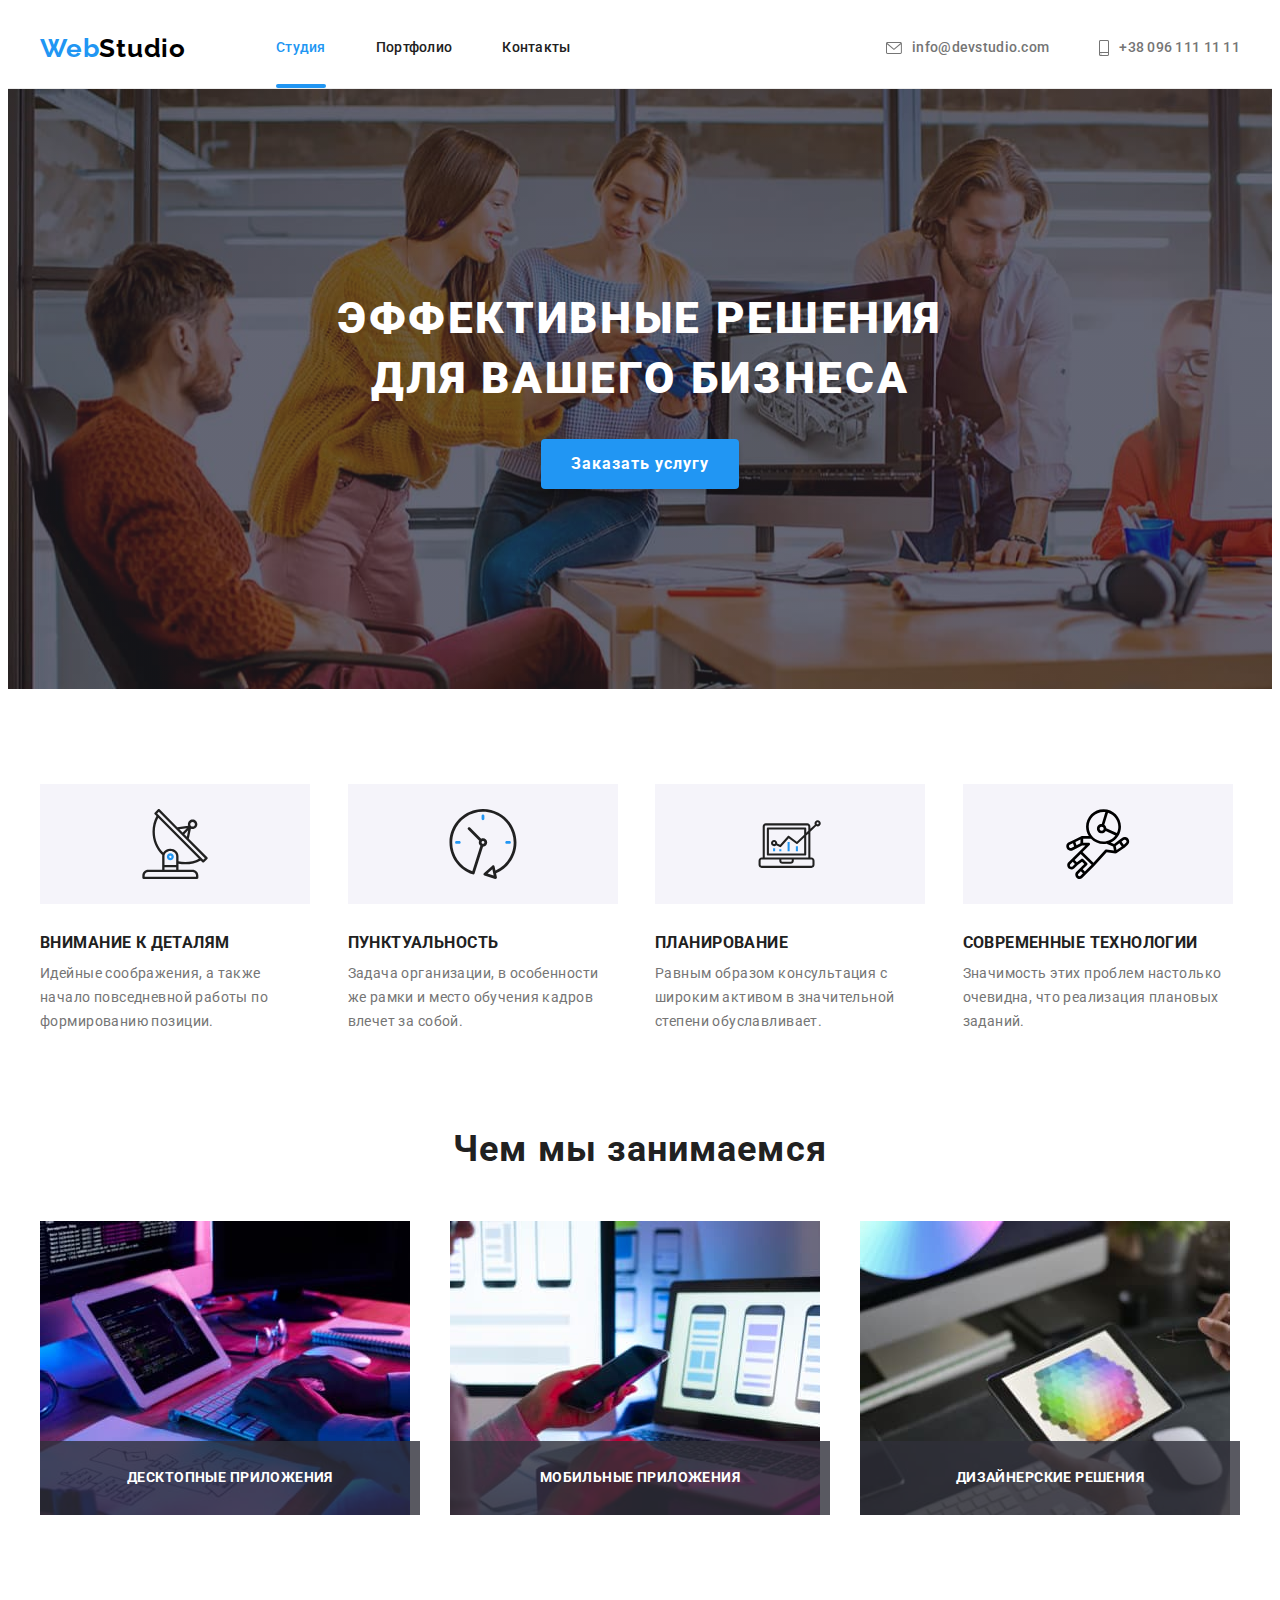
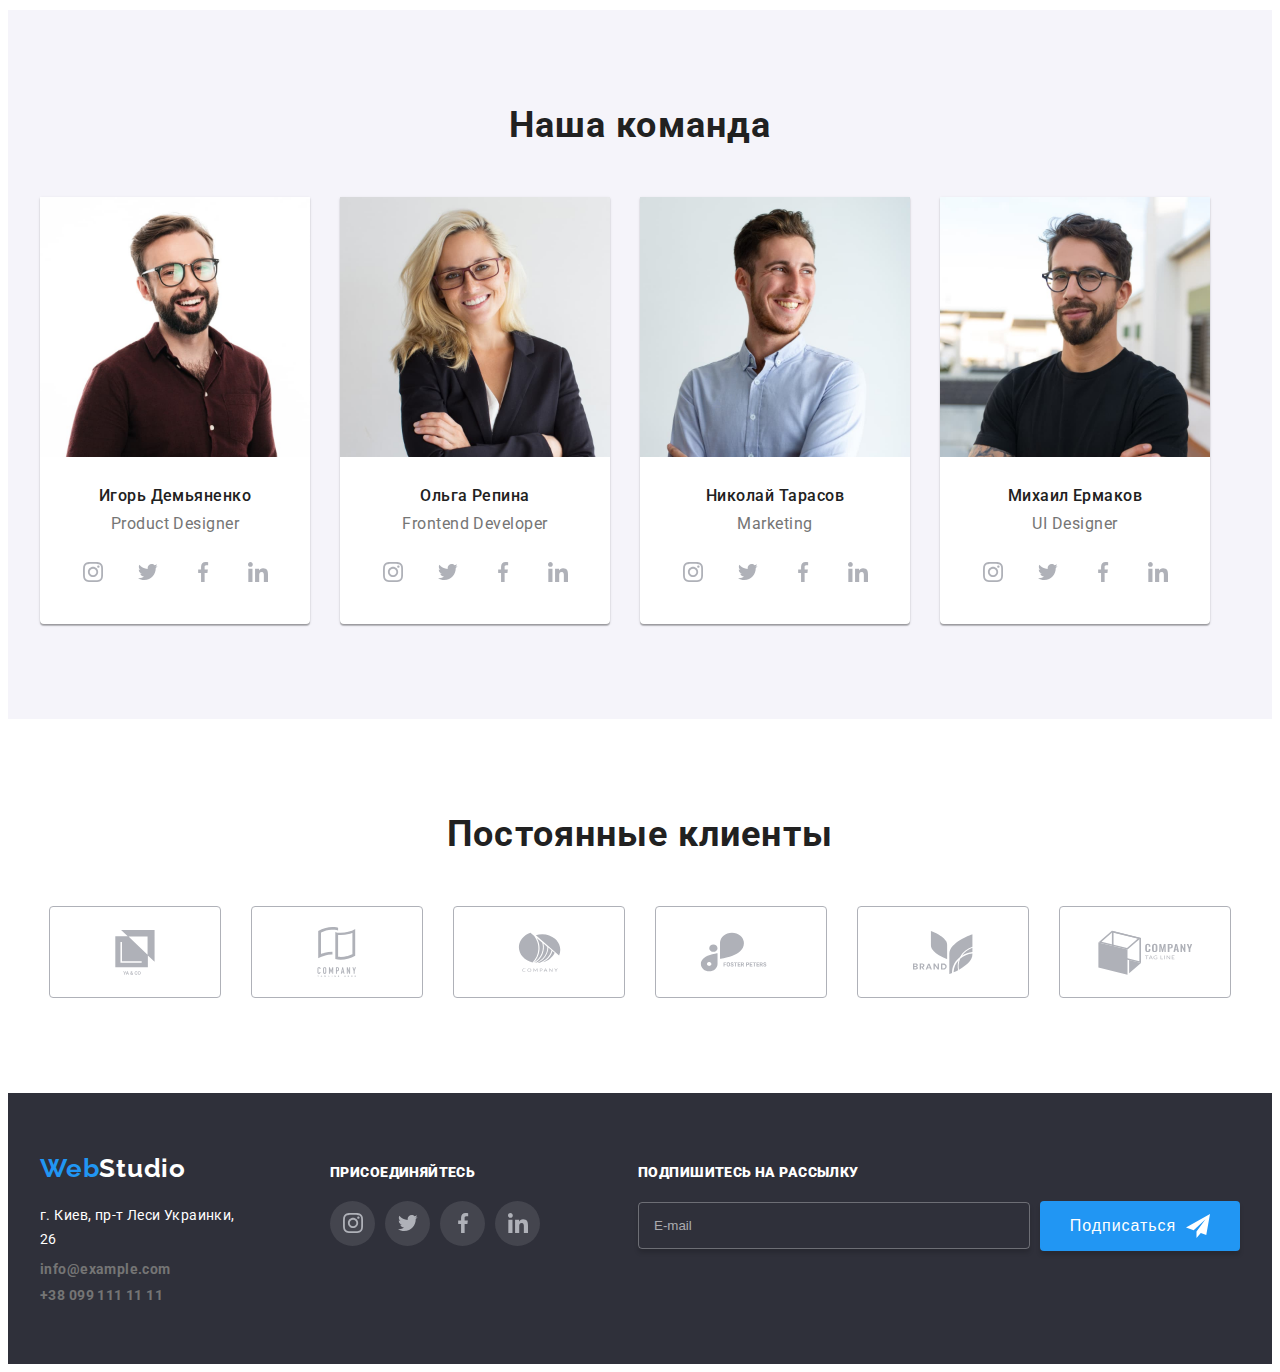
==== commit 8d5cbecf: "fix modal link" ====
--- a/index.html
+++ b/index.html
@@ -62,7 +62,7 @@
       <!-- Hero -->
 
       <section class="hero">
-        <div class="hero-container">
+        <div class="container hero-container">
           <h1 class="hero__text">Эффективные решения для вашего бизнеса</h1>
           <button class="hero-button-text" type="button" data-modal-open>Заказать услугу</button>
         </div>
@@ -481,7 +481,7 @@
             <input class="modal-form-checkbox-input hidden" type="checkbox" name="user-check" id="policy">
             
             <label for="policy" class="modal-form-checkbox">Соглашаюсь с рассылкой и принимаю &nbsp; 
-            <a class="modal-form-contract" href="">Условия договора</a>
+            <a class="link modal-form-contract" href="">Условия договора</a>
             </label>
 
           <button class="modal-form-btn" type="submit">Отправить</button>
--- a/css/main.min.css
+++ b/css/main.min.css
@@ -1,2 +1,2 @@
-:root{--accent-color: #2196f3;--secondary-color: #212121;--title-color: #ffffff;--hero-color: #2f303a;--text-color: #757575;--team-section-color: #f5f4fa;--half-logo-color: #000000;--border-color: #eeeeee;--line-color: #ececec;--icon-color: #afb1b8;--hover-btn: #188ce8}.hidden{position:absolute;width:1px;height:1px;margin:-1px;padding:0;overflow:hidden;border:0;clip:rect(0 0 0 0)}body{font-family:"Roboto", sans-serif;font-style:normal;font-weight:700;font-size:14px;line-height:1.14;letter-spacing:0.03em}h1,h2,h3,h4,h5,h6,p{margin-top:0;margin-bottom:0}ul,ol{margin-top:0;margin-bottom:0;padding-left:0}img{display:block}.link{text-decoration:none}.list{list-style:none}.section{padding-top:95px;padding-bottom:95px}.container{width:1200px;margin:0 auto;padding-left:15px;padding-right:15px}.work__title,.team__title,.company__title{font-size:36px;line-height:1.16;letter-spacing:.03em;margin-bottom:50px;text-align:center;color:var(--secondary-color)}.logo,.half-logo{font-size:26px;line-height:1.19;letter-spacing:.03em;font-family:"Raleway", sans-serif;color:var(--half-logo-color)}.logo{margin-right:90px}.half-logo{color:var(--accent-color)}.footer-logo{margin-right:0;color:var(--title-color)}.social__list{display:flex;justify-content:center}.social__link{transition-property:background-color, fill;transition-duration:250ms;transition-timing-function:cubic-bezier(0.4, 0, 0.2, 1);display:flex;height:45px;width:45px;justify-content:center;align-items:center;border-radius:50%;background-color:var(--title-color);fill:var(--icon-color)}.social__link:hover,.social__link:focus{background-color:var(--accent-color);fill:var(--title-color)}.social__item:not(:last-child){margin-right:10px}.footer__link{background-color:rgba(255,255,255,0.1)}.footer__link:hover,.footer__link:focus{background-color:var(--accent-color);fill:var(--title-color)}.footer__icon{fill:var(--title-color)}.header{background-color:var(--title-color);border-bottom:1px solid var(--line-color)}.nav{display:flex;align-items:center}.menu{display:flex;align-items:center}.menu__item{position:relative}.menu__item:not(:last-child){margin-right:50px}.hookup{display:flex;align-items:center;margin-left:auto}.hookup__item:not(:first-child){margin-left:50px}.menu__link,.hookup__link{transition-property:color, fill;transition-duration:250ms;transition-timing-function:cubic-bezier(0.4, 0, 0.2, 1);display:flex;padding-top:32px;padding-bottom:32px;align-items:center;font-size:14px;line-height:1.14;letter-spacing:.02em;font-weight:500;color:var(--secondary-color)}.hookup__link{font-style:normal;color:var(--text-color);fill:var(--text-color)}.hookup__link:hover,.hookup__link:focus{color:var(--accent-color);fill:var(--accent-color)}.menu__link:hover,.menu__link:focus{color:var(--accent-color);fill:var(--accent-color)}.hookup__link-icon{display:flex;font-style:inherit;margin-right:10px}.menu__link-current{color:var(--accent-color)}.menu__link-current::after{content:" ";position:absolute;left:0;bottom:0;display:block;width:100%;height:4px;border-radius:2px;background-color:var(--accent-color)}.hero{padding-top:200px;padding-bottom:200px;text-align:center;background-size:cover;background-position:0 0;background-repeat:no-repeat;background-color:var(--hero-color);background-image:linear-gradient(rgba(47,48,58,0.4), rgba(47,48,58,0.4)),url("../images/img-background.jpg")}.hero .container{width:700px}.hero__text{margin-bottom:30px;font-size:44px;line-height:1.36;letter-spacing:.06em;font-weight:900;text-transform:uppercase;color:var(--title-color)}.hero-button-text{align-items:center;text-align:center;padding:10px 30px;border:none;background:transparent;font-family:inherit;cursor:pointer;font-size:16px;line-height:1.87;letter-spacing:.06em;font-weight:700;box-shadow:0px 4px 4px rgba(0,0,0,0.15);border-radius:4px;color:var(--title-color);background:var(--accent-color)}.hero-button-text:hover{background:var(--hover-btn)}.preference__item-icon{display:flex;width:270px;height:120px;margin-bottom:30px;justify-content:center;align-items:center;background:var(--team-section-color)}.specifics{padding-bottom:0}.preference__list{display:flex;margin-left:-30px}.preference__item{margin-left:30px;flex-basis:calc((100% - 4 * 30px) / 4)}.preference__title{text-transform:uppercase;color:var(--secondary-color)}.preference__text{margin-top:10px;width:270px;font-weight:400;line-height:1.71;color:var(--text-color)}.work__item{display:flex;margin-left:-30px}.work__item-img{position:relative;display:flex;margin-left:30px;flex-basis:calc((100% - 3 * 30px) / 3)}.work__overlay{position:absolute;left:0;bottom:0;display:flex;justify-content:center;align-items:center;width:100%;height:25%;text-transform:uppercase;color:var(--title-color);background-color:rgba(47,48,58,0.8)}.team{background:var(--team-section-color)}.team__item{display:flex;margin-left:-30px}.team__list{margin-left:30px;max-width:270px;flex-basis:calc((100% - 4 * 30px) / 4);background:var(--title-color);box-shadow:0px 1px 3px rgba(0,0,0,0.12),0px 1px 1px rgba(0,0,0,0.14),0px 2px 1px rgba(0,0,0,0.2);border-radius:0px 0px 4px 4px}.person{padding:30px 30px}.person__name{margin-bottom:10px}.person__name,.person__position{text-align:center;font-weight:500;font-size:16px;line-height:1.18;letter-spacing:.03em;color:var(--secondary-color)}.person__position{margin-bottom:15px;font-weight:400;color:var(--text-color)}.company__list{display:flex;justify-content:center;align-items:center}.company__link{transition-property:fill, border;transition-duration:250ms;transition-timing-function:cubic-bezier(0.4, 0, 0.2, 1);display:flex;justify-content:center;align-items:center;width:170px;height:90px;cursor:pointer;border-radius:4px;fill:var(--icon-color);border:1px solid var(--icon-color)}.company__link:hover,.company__link:focus{fill:var(--accent-color);border:1px solid var(--accent-color)}.company__item:not(:last-child){margin-right:30px}.footer{padding-top:60px;padding-bottom:60px;background:var(--hero-color)}.footer-container:not(:first-child){margin-left:75px}.general{display:flex;align-items:baseline}.footer-title{margin-bottom:20px;font-size:14px;text-transform:uppercase;color:var(--title-color)}.connect{transition-property:var(--hero-color);transition-duration:250ms;transition-timing-function:cubic-bezier(0.4, 0, 0.2, 1);font-size:14px;line-height:1.71;letter-spacing:.03em;font-style:normal;font-weight:400;color:var(--title-color)}.connect:hover,.connect:focus{color:var(--accent-color)}.address{margin-top:20px;font-style:inherit}.contacts-item:not(:first-child){margin-top:10px}.hookup-footer{transition-property:var(--hero-color);transition-duration:250ms;transition-timing-function:cubic-bezier(0.4, 0, 0.2, 1);font-style:normal;color:var(--text-color)}.hookup-footer:hover,.hookup-footer:focus{color:var(--accent-color)}.subscription{margin-left:98px}.subscription-footer{display:block;margin-bottom:20px;text-transform:uppercase;color:var(--title-color)}.container-subscription{display:flex;justify-content:center;align-items:center}.subscription-email{width:360px;padding:15px;margin-right:10px;background-color:transparent;border:1px solid rgba(255,255,255,0.3);border-radius:4px;box-shadow:0px 4px 4px rgba(0,0,0,0.15);color:var(--title-color)}.subscription-email::placeholder{color:rgba(255,255,255,0.6)}.subscription-btn{display:flex;justify-content:center;align-items:center;border:none;cursor:pointer;text-align:center;padding:10px 25px;font-size:16px;line-height:1.87;letter-spacing:.06em;width:200px;height:50px;color:var(--title-color);background-color:var(--accent-color);box-shadow:0px 4px 4px rgba(0,0,0,0.15);border-radius:4px}.subscription-icon{margin-left:10px}.filter-item{display:flex;justify-content:center;margin-bottom:50px}.filter-item :not(:last-child){margin-right:10px}.filter-list{justify-content:center}.filter-btn.current{background-color:var(--accent-color);color:var(--title-color)}.filter-btn{transition-property:color, background-color, box-shadow;transition-duration:250ms;transition-timing-function:cubic-bezier(0.4, 0, 0.2, 1);padding:6px 22px;background:var(--team-section-color);border-radius:4px;border:none;font-family:inherit;font-size:16px;line-height:1.62;letter-spacing:.03em;text-align:left;font-weight:500;cursor:pointer;color:var(--secondary-color)}.filter-btn:hover,.filter-btn:focus{color:var(--title-color);background-color:var(--accent-color);box-shadow:0 4px 4px 0px rgba(0,0,0,0.25)}.client{margin-top:-30px;margin-left:-30px;display:flex;flex-wrap:wrap}.client-list{display:flex;margin-top:-30px;margin-left:-30px}.client-name{padding:20px 24px;border-right:1px solid var(--border-color);border-bottom:1px solid var(--border-color);border-left:1px solid var(--border-color)}.client-item{transition-property:transform, transform;transition-duration:250ms;transition-timing-function:cubic-bezier(0.4, 0, 0.2, 1);flex-basis:calc((100% - 3 * 30px) / 3);margin-top:30px;margin-left:30px}.client-item:hover,.client-item:hover .client-overlay{transform:translateY(0%);box-shadow:0 4px 4px 0px rgba(0,0,0,0.25)}.client-title{font-size:18px;line-height:2;letter-spacing:.06em;margin-bottom:4px;color:var(--secondary-color)}.client-text{font-size:16px;line-height:1.87;letter-spacing:.03em;font-weight:400;color:var(--text-color)}.client-link{transition-property:box-shadow;transition-duration:250ms;transition-timing-function:cubic-bezier(0.4, 0, 0.2, 1);display:block}.client-link:hover,.client-link:focus,.client-link:hover .client-overlay,.client-link:focus .client-overlay{transform:translateY(0%);box-shadow:0 4px 4px 0px rgba(0,0,0,0.25)}.client-overlay-wrapper{position:relative;overflow:hidden}.client-overlay{transition-property:transform, box-shadow;transition-duration:250ms;transition-timing-function:cubic-bezier(0.4, 0, 0.2, 1);transform:translateY(100%);position:absolute;top:0;left:0;width:100%;height:100%;overflow:auto;font-size:18px;line-height:1.56;letter-spacing:.03em;padding:60px 25px;font-weight:400;background-color:rgba(33,150,243,0.9);color:var(--title-color)}.backdrop{transition-property:opacity, visibility, pointer-events;transition-duration:250ms;transition-timing-function:cubic-bezier(0.4, 0, 0.2, 1);position:fixed;top:0;left:0;width:100vw;height:100vh;background-color:rgba(0,0,0,0.2)}.backdrop.is-hidden .modal{transform:translate(-50%, -50%) scale(0.3)}.modal{position:absolute;transform:translate(-50%, -50%) scale(1);transition-duration:250ms;transition-timing-function:cubic-bezier(0.4, 0, 0.2, 1);top:50%;left:50%;width:530px;height:580px;padding:40px;background-color:var(--title-color);box-shadow:0px 1px 3px rgba(0,0,0,0.12),0px 1px 1px rgba(0,0,0,0.14),0px 2px 1px rgba(0,0,0,0.2);border-radius:4px}.modal-btn{position:absolute;cursor:pointer;padding:7px;top:8px;right:8px;width:30px;height:30px;border-radius:50%;background-color:var(--title-color);border:1px solid rgba(0,0,0,0.1);transition:fill 250ms cubic-bezier(0.4, 0, 0.2, 1)}.modal-btn:hover,.modal-btn:focus{fill:var(--accent-color)}.is-hidden{opacity:0;visibility:hidden;pointer-events:none}.modal-form{display:flex;flex-direction:column}.modal-form-head{font-size:20px;line-height:1.15;letter-spacing:.03em;text-align:center;margin-bottom:10px}.modal-form-field{font-size:12px;line-height:1.16;letter-spacing:.01em;cursor:pointer;font-weight:400;margin-bottom:10px;color:var(--text-color)}.modal-input-wrapper{position:relative;display:block;margin-top:5px}.modal-form-input{cursor:pointer;padding:10px 10px 10px 40px;width:100%;height:40px;border-radius:4px;border:1px solid rgba(33,33,33,0.2);transition-property:fill, border;transition-duration:250ms;transition-timing-function:cubic-bezier(0.4, 0, 0.2, 1)}.modal-form-input:focus{outline:none;border-radius:4px;border:1px solid var(--accent-color)}.modal-icon{position:absolute;top:50%;left:10px;transform:translateY(-50%);transition:fill 250ms cubic-bezier(0.4, 0, 0.2, 1)}.modal-form-input:focus+.modal-icon{fill:var(--accent-color)}.modal-form-message{width:100%;height:120px;resize:none;padding:10px 15px;margin-top:5px;margin-bottom:10px;border-radius:4px;border:1px solid rgba(33,33,33,0.2);transition:border 250ms cubic-bezier(0.4, 0, 0.2, 1)}.modal-form-message::placeholder{color:rgba(117,117,117,0.5)}.modal-form-message:focus{outline:none;border-radius:4px;border:1px solid var(--accent-color)}.modal-form-checkbox{display:flex;justify-content:center;align-items:center;font-weight:400;line-height:1.71px;margin-bottom:30px;border-radius:4px;color:var(--text-color)}.modal-form-checkbox::before{content:"";margin-right:10px;display:block;height:16px;width:17px;border:2px solid var(--secondary-color);cursor:pointer;border-radius:4px}.modal-form-checkbox-input:checked+.modal-form-checkbox::before{background-image:url("../images/icon-check.svg");border:transparent;outline:none;border-radius:4px}.modal-form-checkbox-input:focus+.modal-form-checkbox::before{outline:2px solid var(--secondary-color);border-radius:4px}.modal-form-contract{font-weight:400;line-height:1.71;text-decoration-line:underline;color:var(--accent-color)}.modal-form-btn{font-size:16px;line-height:1.87;letter-spacing:.06em;border:none;cursor:pointer;padding:10px 55px;align-self:center;color:var(--title-color);background:var(--accent-color);box-shadow:0px 4px 4px rgba(0,0,0,0.15);border-radius:4px;transition:background 250ms cubic-bezier(0.4, 0, 0.2, 1)}.modal-form-btn:hover,.modal-form-btn:focus{background:var(--hover-btn);box-shadow:0px 4px 4px rgba(0,0,0,0.15)}
+:root{--accent-color: #2196f3;--secondary-color: #212121;--title-color: #ffffff;--hero-color: #2f303a;--text-color: #757575;--team-section-color: #f5f4fa;--half-logo-color: #000000;--border-color: #eeeeee;--line-color: #ececec;--icon-color: #afb1b8;--hover-btn: #188ce8}.hidden{position:absolute;width:1px;height:1px;margin:-1px;padding:0;overflow:hidden;border:0;clip:rect(0 0 0 0)}body{font-family:"Roboto", sans-serif;font-style:normal;font-weight:700;font-size:14px;line-height:1.14;letter-spacing:0.03em}h1,h2,h3,h4,h5,h6,p{margin-top:0;margin-bottom:0}ul,ol{margin-top:0;margin-bottom:0;padding-left:0}img{display:block}.link{text-decoration:none}.list{list-style:none}.section{padding-top:95px;padding-bottom:95px}.container{width:1200px;margin:0 auto;padding-left:15px;padding-right:15px}.work__title,.team__title,.company__title{font-size:36px;line-height:1.16;letter-spacing:.03em;margin-bottom:50px;text-align:center;color:var(--secondary-color)}.logo,.half-logo{font-size:26px;line-height:1.19;letter-spacing:.03em;font-family:"Raleway", sans-serif;color:var(--half-logo-color)}.logo{margin-right:90px}.half-logo{color:var(--accent-color)}.footer-logo{margin-right:0;color:var(--title-color)}.social__list{display:flex;justify-content:center}.social__link{transition-property:background-color, fill;transition-duration:250ms;transition-timing-function:cubic-bezier(0.4, 0, 0.2, 1);display:flex;height:45px;width:45px;justify-content:center;align-items:center;border-radius:50%;background-color:var(--title-color);fill:var(--icon-color)}.social__link:hover,.social__link:focus{background-color:var(--accent-color);fill:var(--title-color)}.social__item:not(:last-child){margin-right:10px}.footer__link{background-color:rgba(255,255,255,0.1)}.footer__link:hover,.footer__link:focus{background-color:var(--accent-color);fill:var(--title-color)}.footer__icon{fill:var(--title-color)}.header{background-color:var(--title-color);border-bottom:1px solid var(--line-color)}.nav{display:flex;align-items:center}.menu{display:flex;align-items:center}.menu__item{position:relative}.menu__item:not(:last-child){margin-right:50px}.hookup{display:flex;align-items:center;margin-left:auto}.hookup__item:not(:first-child){margin-left:50px}.menu__link,.hookup__link{transition-property:color, fill;transition-duration:250ms;transition-timing-function:cubic-bezier(0.4, 0, 0.2, 1);display:flex;padding-top:32px;padding-bottom:32px;align-items:center;font-size:14px;line-height:1.14;letter-spacing:.02em;font-weight:500;color:var(--secondary-color)}.hookup__link{font-style:normal;color:var(--text-color);fill:var(--text-color)}.hookup__link:hover,.hookup__link:focus{color:var(--accent-color);fill:var(--accent-color)}.menu__link:hover,.menu__link:focus{color:var(--accent-color);fill:var(--accent-color)}.hookup__link-icon{display:flex;font-style:inherit;margin-right:10px}.menu__link-current{color:var(--accent-color)}.menu__link-current::after{content:" ";position:absolute;left:0;bottom:0;display:block;width:100%;height:4px;border-radius:2px;background-color:var(--accent-color)}.hero{padding-top:200px;padding-bottom:200px;text-align:center;background-size:cover;background-position:0 0;background-repeat:no-repeat;background-color:var(--hero-color);background-image:linear-gradient(rgba(47,48,58,0.4), rgba(47,48,58,0.4)),url("../images/img-background.jpg")}.hero-container{width:700px}.hero__text{margin-bottom:30px;font-size:44px;line-height:1.36;letter-spacing:.06em;font-weight:900;text-transform:uppercase;color:var(--title-color)}.hero-button-text{align-items:center;text-align:center;padding:10px 30px;border:none;background:transparent;font-family:inherit;cursor:pointer;font-size:16px;line-height:1.87;letter-spacing:.06em;font-weight:700;box-shadow:0px 4px 4px rgba(0,0,0,0.15);border-radius:4px;color:var(--title-color);background:var(--accent-color)}.hero-button-text:hover,.hero-button-text:focus{background:var(--hover-btn)}.specifics{padding-bottom:0}.preference__list{display:flex;margin-left:-30px}.preference__item{margin-left:30px;flex-basis:calc((100% - 4 * 30px) / 4)}.preference__item-icon{display:flex;width:270px;height:120px;margin-bottom:30px;justify-content:center;align-items:center;background:var(--team-section-color)}.preference__title{text-transform:uppercase;color:var(--secondary-color)}.preference__text{margin-top:10px;width:270px;font-weight:400;line-height:1.71;color:var(--text-color)}.work__item{display:flex;margin-left:-30px}.work__item-img{position:relative;display:flex;margin-left:30px;flex-basis:calc((100% - 3 * 30px) / 3)}.work__overlay{position:absolute;left:0;bottom:0;display:flex;justify-content:center;align-items:center;width:100%;height:25%;text-transform:uppercase;color:var(--title-color);background-color:rgba(47,48,58,0.8)}.team{background:var(--team-section-color)}.team__item{display:flex;margin-left:-30px}.team__list{margin-left:30px;max-width:270px;flex-basis:calc((100% - 4 * 30px) / 4);background:var(--title-color);box-shadow:0px 1px 3px rgba(0,0,0,0.12),0px 1px 1px rgba(0,0,0,0.14),0px 2px 1px rgba(0,0,0,0.2);border-radius:0px 0px 4px 4px}.person{padding:30px 30px}.person__name{margin-bottom:10px}.person__name,.person__position{text-align:center;font-weight:500;font-size:16px;line-height:1.18;letter-spacing:.03em;color:var(--secondary-color)}.person__position{margin-bottom:15px;font-weight:400;color:var(--text-color)}.company__list{display:flex;justify-content:center;align-items:center}.company__link{transition-property:fill, border;transition-duration:250ms;transition-timing-function:cubic-bezier(0.4, 0, 0.2, 1);display:flex;justify-content:center;align-items:center;width:170px;height:90px;cursor:pointer;border-radius:4px;fill:var(--icon-color);border:1px solid var(--icon-color)}.company__link:hover,.company__link:focus{fill:var(--accent-color);border:1px solid var(--accent-color)}.company__item:not(:last-child){margin-right:30px}.footer{padding-top:60px;padding-bottom:60px;background:var(--hero-color)}.footer-container:not(:first-child){margin-left:75px}.general{display:flex;align-items:baseline}.footer-title{margin-bottom:20px;font-size:14px;text-transform:uppercase;color:var(--title-color)}.connect{transition-property:var(--hero-color);transition-duration:250ms;transition-timing-function:cubic-bezier(0.4, 0, 0.2, 1);font-size:14px;line-height:1.71;letter-spacing:.03em;font-style:normal;font-weight:400;color:var(--title-color)}.connect:hover,.connect:focus{color:var(--accent-color)}.address{margin-top:20px;font-style:inherit}.contacts-item:not(:first-child){margin-top:10px}.hookup-footer{transition-property:var(--hero-color);transition-duration:250ms;transition-timing-function:cubic-bezier(0.4, 0, 0.2, 1);font-style:normal;color:var(--text-color)}.hookup-footer:hover,.hookup-footer:focus{color:var(--accent-color)}.subscription{margin-left:98px}.subscription-footer{display:block;margin-bottom:20px;text-transform:uppercase;color:var(--title-color)}.container-subscription{display:flex;justify-content:center;align-items:center}.subscription-email{width:360px;padding:15px;margin-right:10px;background-color:transparent;border:1px solid rgba(255,255,255,0.3);border-radius:4px;box-shadow:0px 4px 4px rgba(0,0,0,0.15);color:var(--title-color)}.subscription-email::placeholder{color:rgba(255,255,255,0.6)}.subscription-btn{display:flex;justify-content:center;align-items:center;border:none;cursor:pointer;text-align:center;padding:10px 25px;font-size:16px;line-height:1.87;letter-spacing:.06em;width:200px;height:50px;color:var(--title-color);background-color:var(--accent-color);box-shadow:0px 4px 4px rgba(0,0,0,0.15);border-radius:4px}.subscription-icon{margin-left:10px}.filter-item{display:flex;justify-content:center;margin-bottom:50px}.filter-item :not(:last-child){margin-right:10px}.filter-list{justify-content:center}.filter-btn.current{background-color:var(--accent-color);color:var(--title-color)}.filter-btn{transition-property:color, background-color, box-shadow;transition-duration:250ms;transition-timing-function:cubic-bezier(0.4, 0, 0.2, 1);padding:6px 22px;background:var(--team-section-color);border-radius:4px;border:none;font-family:inherit;font-size:16px;line-height:1.62;letter-spacing:.03em;text-align:left;font-weight:500;cursor:pointer;color:var(--secondary-color)}.filter-btn:hover,.filter-btn:focus{color:var(--title-color);background-color:var(--accent-color);box-shadow:0 4px 4px 0px rgba(0,0,0,0.25)}.client{margin-top:-30px;margin-left:-30px;display:flex;flex-wrap:wrap}.client-list{display:flex;margin-top:-30px;margin-left:-30px}.client-name{padding:20px 24px;border-right:1px solid var(--border-color);border-bottom:1px solid var(--border-color);border-left:1px solid var(--border-color)}.client-item{transition-property:transform, transform;transition-duration:250ms;transition-timing-function:cubic-bezier(0.4, 0, 0.2, 1);flex-basis:calc((100% - 3 * 30px) / 3);margin-top:30px;margin-left:30px}.client-item:hover,.client-item:hover .client-overlay{transform:translateY(0%);box-shadow:0 4px 4px 0px rgba(0,0,0,0.25)}.client-title{font-size:18px;line-height:2;letter-spacing:.06em;margin-bottom:4px;color:var(--secondary-color)}.client-text{font-size:16px;line-height:1.87;letter-spacing:.03em;font-weight:400;color:var(--text-color)}.client-link{transition-property:box-shadow;transition-duration:250ms;transition-timing-function:cubic-bezier(0.4, 0, 0.2, 1);display:block}.client-link:hover,.client-link:focus,.client-link:hover .client-overlay,.client-link:focus .client-overlay{transform:translateY(0%);box-shadow:0 4px 4px 0px rgba(0,0,0,0.25)}.client-overlay-wrapper{position:relative;overflow:hidden}.client-overlay{transition-property:transform, box-shadow;transition-duration:250ms;transition-timing-function:cubic-bezier(0.4, 0, 0.2, 1);transform:translateY(100%);position:absolute;top:0;left:0;width:100%;height:100%;overflow:auto;font-size:18px;line-height:1.56;letter-spacing:.03em;padding:60px 25px;font-weight:400;background-color:rgba(33,150,243,0.9);color:var(--title-color)}.backdrop{transition-property:opacity, visibility, pointer-events;transition-duration:250ms;transition-timing-function:cubic-bezier(0.4, 0, 0.2, 1);position:fixed;top:0;left:0;width:100vw;height:100vh;background-color:rgba(0,0,0,0.2)}.backdrop.is-hidden .modal{transform:translate(-50%, -50%) scale(0.3)}.modal{position:absolute;transform:translate(-50%, -50%) scale(1);transition-duration:250ms;transition-timing-function:cubic-bezier(0.4, 0, 0.2, 1);top:50%;left:50%;width:530px;height:580px;padding:40px;background-color:var(--title-color);box-shadow:0px 1px 3px rgba(0,0,0,0.12),0px 1px 1px rgba(0,0,0,0.14),0px 2px 1px rgba(0,0,0,0.2);border-radius:4px}.modal-btn{position:absolute;cursor:pointer;padding:7px;top:8px;right:8px;width:30px;height:30px;border-radius:50%;background-color:var(--title-color);border:1px solid rgba(0,0,0,0.1);transition:fill 250ms cubic-bezier(0.4, 0, 0.2, 1)}.modal-btn:hover,.modal-btn:focus{fill:var(--accent-color)}.is-hidden{opacity:0;visibility:hidden;pointer-events:none}.modal-form{display:flex;flex-direction:column}.modal-form-head{font-size:20px;line-height:1.15;letter-spacing:.03em;text-align:center;margin-bottom:10px}.modal-form-field{font-size:12px;line-height:1.16;letter-spacing:.01em;cursor:pointer;font-weight:400;margin-bottom:10px;color:var(--text-color)}.modal-input-wrapper{position:relative;display:block;margin-top:5px}.modal-form-input{cursor:pointer;padding:10px 10px 10px 40px;width:100%;height:40px;border-radius:4px;border:1px solid rgba(33,33,33,0.2);transition-property:fill, border;transition-duration:250ms;transition-timing-function:cubic-bezier(0.4, 0, 0.2, 1)}.modal-form-input:focus{outline:none;border-radius:4px;border:1px solid var(--accent-color)}.modal-icon{position:absolute;top:50%;left:10px;transform:translateY(-50%);transition:fill 250ms cubic-bezier(0.4, 0, 0.2, 1)}.modal-form-input:focus+.modal-icon{fill:var(--accent-color)}.modal-form-message{width:100%;height:120px;resize:none;padding:10px 15px;margin-top:5px;margin-bottom:10px;border-radius:4px;border:1px solid rgba(33,33,33,0.2);transition:border 250ms cubic-bezier(0.4, 0, 0.2, 1)}.modal-form-message::placeholder{color:rgba(117,117,117,0.5)}.modal-form-message:focus{outline:none;border-radius:4px;border:1px solid var(--accent-color)}.modal-form-checkbox{display:flex;justify-content:center;align-items:center;font-weight:400;line-height:1.71px;margin-bottom:30px;border-radius:4px;color:var(--text-color)}.modal-form-checkbox::before{content:"";margin-right:10px;display:block;height:16px;width:17px;border:2px solid var(--secondary-color);cursor:pointer;border-radius:4px}.modal-form-checkbox-input:checked+.modal-form-checkbox::before{background-image:url("../images/icon-check.svg");border:transparent;outline:none;border-radius:4px}.modal-form-checkbox-input:focus+.modal-form-checkbox::before{outline:2px solid var(--secondary-color);border-radius:4px}.modal-form-contract{font-weight:400;line-height:1.71;border-bottom:1px solid var(--accent-color);padding:0;color:var(--accent-color)}.modal-form-btn{font-size:16px;line-height:1.87;letter-spacing:.06em;border:none;cursor:pointer;padding:10px 55px;align-self:center;color:var(--title-color);background:var(--accent-color);box-shadow:0px 4px 4px rgba(0,0,0,0.15);border-radius:4px;transition:background 250ms cubic-bezier(0.4, 0, 0.2, 1)}.modal-form-btn:hover,.modal-form-btn:focus{background:var(--hover-btn);box-shadow:0px 4px 4px rgba(0,0,0,0.15)}
 /*# sourceMappingURL=main.min.css.map */